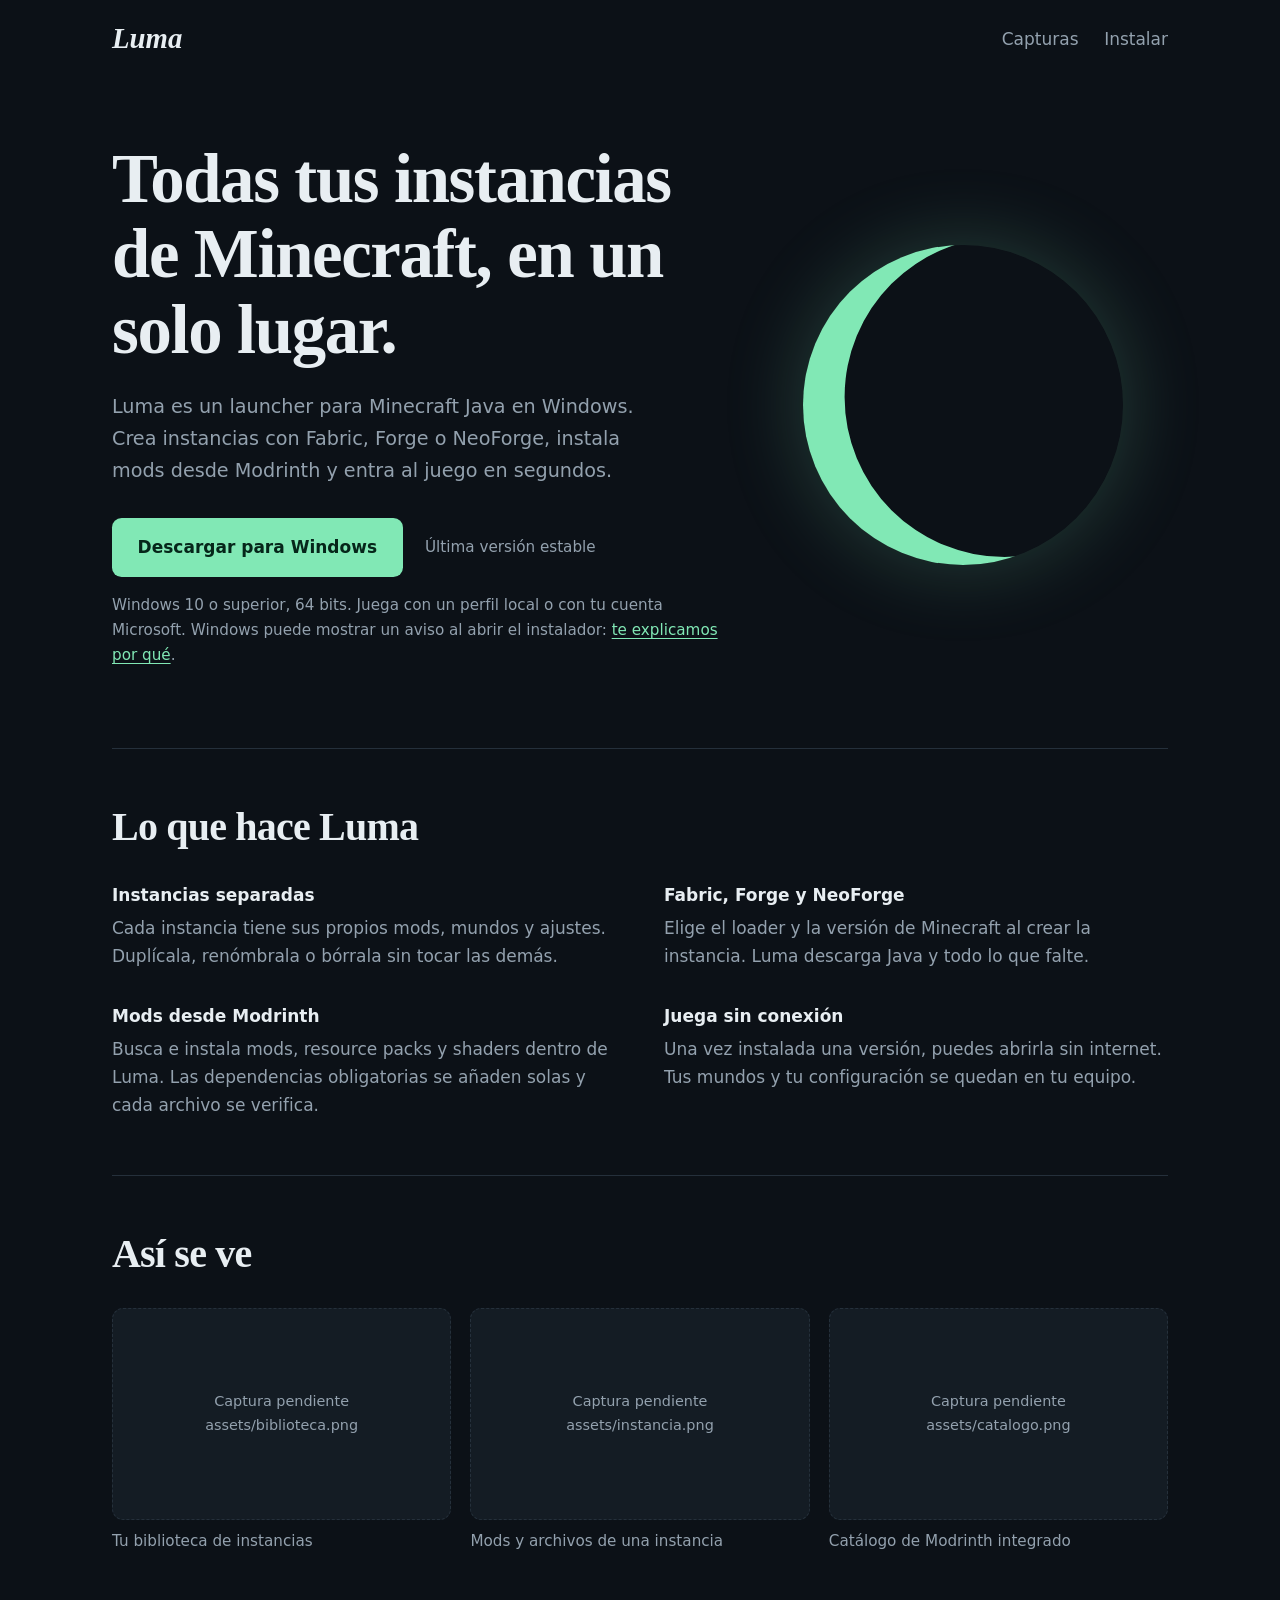
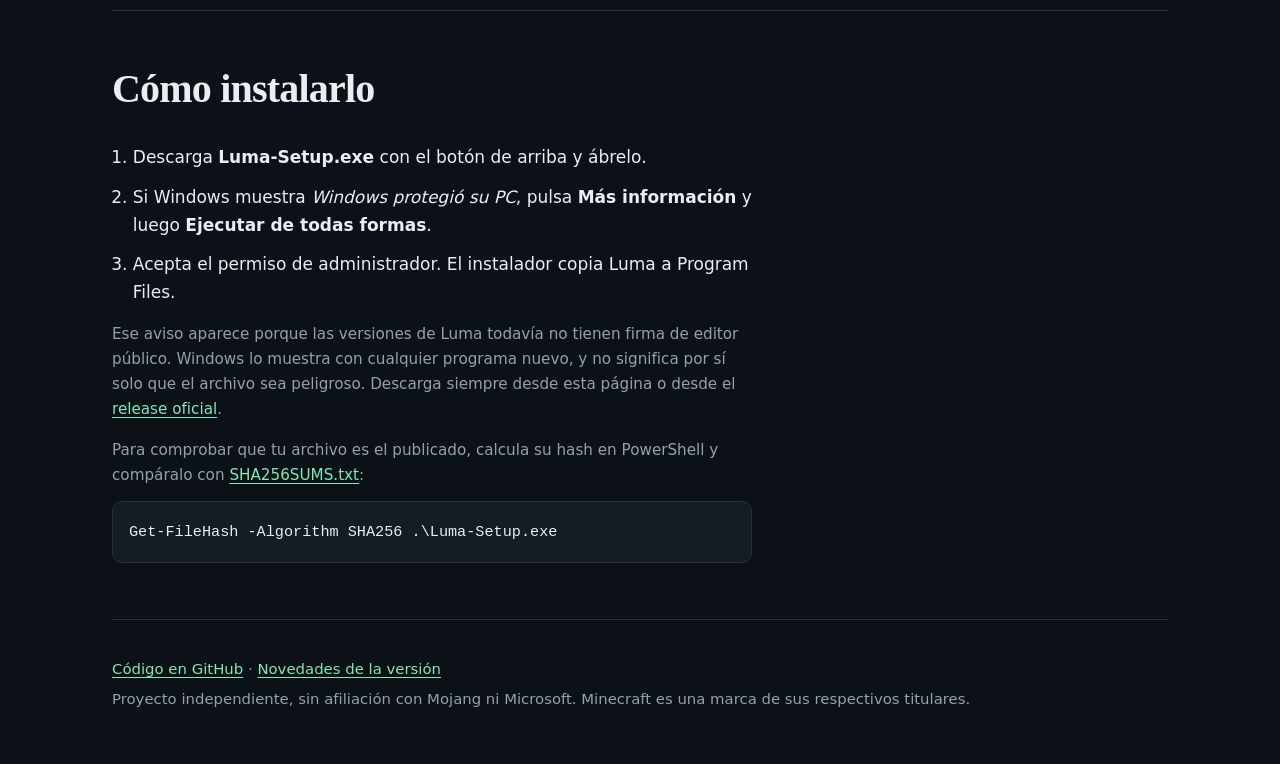
==== index.html @ f927c6c8 "Add files via upload" ====
<!doctype html>
<html lang="es">
<head>
<meta charset="utf-8">
<meta name="viewport" content="width=device-width, initial-scale=1">
<title>Luma · Launcher de Minecraft Java para Windows</title>
<meta name="description" content="Luma crea y organiza tus instancias de Minecraft Java con Fabric, Forge y NeoForge, e instala mods desde Modrinth.">
<meta name="color-scheme" content="dark">
<link rel="icon" href="data:image/svg+xml,%3Csvg xmlns='http://www.w3.org/2000/svg' viewBox='0 0 100 100'%3E%3Ctext y='.9em' font-size='90'%3E🌙%3C/text%3E%3C/svg%3E">
<link rel="stylesheet" href="style.css">
<script src="app.js" defer></script>
</head>
<body>
<div class="wrap">
  <header>
    <a class="brand" href="#">Luma</a>
    <nav aria-label="Principal">
      <a href="#capturas">Capturas</a>
      <a href="#instalar">Instalar</a>
    </nav>
  </header>

  <main>
    <section class="hero">
      <div>
        <h1>Todas tus instancias de Minecraft, en un solo lugar.</h1>
        <p class="lead">Luma es un launcher para Minecraft Java en Windows. Crea instancias con Fabric, Forge o NeoForge, instala mods desde Modrinth y entra al juego en segundos.</p>
        <div class="cta">
          <a class="btn" id="descargar" href="https://github.com/Fernanboom34/Launcher/releases/latest/download/Luma-Setup.exe">Descargar para Windows</a>
          <span class="meta" id="version">Última versión estable</span>
        </div>
        <p class="fine">Windows 10 o superior, 64 bits. Juega con un perfil local o con tu cuenta Microsoft. Windows puede mostrar un aviso al abrir el instalador: <a href="#instalar">te explicamos por qué</a>.</p>
      </div>
      <div class="moon" role="img" aria-label="Luna creciente, el símbolo de Luma"></div>
    </section>

    <section aria-labelledby="t-funciones">
      <h2 id="t-funciones">Lo que hace Luma</h2>
      <dl>
        <div><dt>Instancias separadas</dt><dd>Cada instancia tiene sus propios mods, mundos y ajustes. Duplícala, renómbrala o bórrala sin tocar las demás.</dd></div>
        <div><dt>Fabric, Forge y NeoForge</dt><dd>Elige el loader y la versión de Minecraft al crear la instancia. Luma descarga Java y todo lo que falte.</dd></div>
        <div><dt>Mods desde Modrinth</dt><dd>Busca e instala mods, resource packs y shaders dentro de Luma. Las dependencias obligatorias se añaden solas y cada archivo se verifica.</dd></div>
        <div><dt>Juega sin conexión</dt><dd>Una vez instalada una versión, puedes abrirla sin internet. Tus mundos y tu configuración se quedan en tu equipo.</dd></div>
      </dl>
    </section>

    <section id="capturas" aria-labelledby="t-capturas">
      <h2 id="t-capturas">Así se ve</h2>
      <div class="shots">
        <figure><div class="shot"><span>Captura pendiente<br>assets/biblioteca.png</span><img src="assets/biblioteca.png" alt="Biblioteca de instancias de Luma" onerror="this.remove()"></div><figcaption>Tu biblioteca de instancias</figcaption></figure>
        <figure><div class="shot"><span>Captura pendiente<br>assets/instancia.png</span><img src="assets/instancia.png" alt="Página de una instancia con su contenido" onerror="this.remove()"></div><figcaption>Mods y archivos de una instancia</figcaption></figure>
        <figure><div class="shot"><span>Captura pendiente<br>assets/catalogo.png</span><img src="assets/catalogo.png" alt="Catálogo de Modrinth dentro de Luma" onerror="this.remove()"></div><figcaption>Catálogo de Modrinth integrado</figcaption></figure>
      </div>
    </section>

    <section id="instalar" aria-labelledby="t-instalar">
      <h2 id="t-instalar">Cómo instalarlo</h2>
      <ol>
        <li>Descarga <strong>Luma-Setup.exe</strong> con el botón de arriba y ábrelo.</li>
        <li>Si Windows muestra <em>Windows protegió su PC</em>, pulsa <strong>Más información</strong> y luego <strong>Ejecutar de todas formas</strong>.</li>
        <li>Acepta el permiso de administrador. El instalador copia Luma a Program Files.</li>
      </ol>
      <p class="fine">Ese aviso aparece porque las versiones de Luma todavía no tienen firma de editor público. Windows lo muestra con cualquier programa nuevo, y no significa por sí solo que el archivo sea peligroso. Descarga siempre desde esta página o desde el <a href="https://github.com/Fernanboom34/Launcher/releases/latest">release oficial</a>.</p>
      <p class="fine">Para comprobar que tu archivo es el publicado, calcula su hash en PowerShell y compáralo con <a href="https://github.com/Fernanboom34/Launcher/releases/latest/download/SHA256SUMS.txt">SHA256SUMS.txt</a>:</p>
      <pre><code>Get-FileHash -Algorithm SHA256 .\Luma-Setup.exe</code></pre>
    </section>
  </main>

  <footer>
    <p><a href="https://github.com/Fernanboom34/Launcher">Código en GitHub</a> · <a href="https://github.com/Fernanboom34/Launcher/releases/latest">Novedades de la versión</a></p>
    <p>Proyecto independiente, sin afiliación con Mojang ni Microsoft. Minecraft es una marca de sus respectivos titulares.</p>
  </footer>
</div>
</body>
</html>
---- style.css ----
:root{--noche:#0c1117;--panel:#141c24;--linea:#25303b;--bruma:#e8eef2;--plata:#93a1ae;--menta:#81e8b5;--tinta:#06261a;color-scheme:dark}
*{box-sizing:border-box}
html{scroll-behavior:smooth}
body{margin:0;background:var(--noche);color:var(--bruma);font:1.0625rem/1.65 system-ui,"Segoe UI",sans-serif}
a{color:var(--menta);text-underline-offset:.2em}
:focus-visible{outline:2px solid var(--menta);outline-offset:3px;border-radius:4px}
.wrap{width:min(66rem,100% - 2.5rem);margin-inline:auto}
header{display:flex;justify-content:space-between;align-items:center;padding:1.4rem 0}
.brand{font:italic 600 1.8rem Georgia,serif;color:var(--bruma);text-decoration:none}
nav{display:flex;gap:1.6rem}
nav a{color:var(--plata);text-decoration:none}
nav a:hover{color:var(--bruma)}
h1,h2{font-family:"Iowan Old Style","Palatino Linotype",Palatino,Georgia,serif;font-weight:600;letter-spacing:-.02em;line-height:1.1;margin:0}
h1{font-size:clamp(2.5rem,6vw,4.3rem)}
h2{font-size:clamp(1.8rem,4vw,2.5rem);margin-bottom:2rem}
.hero{display:grid;grid-template-columns:1.2fr .8fr;align-items:center;gap:2rem;padding:4rem 0 5rem}
.lead{max-width:34rem;color:var(--plata);font-size:1.2rem;margin:1.4rem 0 2rem}
.cta{display:flex;flex-wrap:wrap;align-items:center;gap:1rem 1.4rem}
.btn{background:var(--menta);color:var(--tinta);font-weight:700;padding:.95rem 1.6rem;border-radius:.6rem;text-decoration:none;transition:transform .15s}
.btn:hover{transform:translateY(-2px)}
.meta{color:var(--plata);font-size:.95rem}
.fine{color:var(--plata);font-size:.95rem;margin:1rem 0 0;max-width:40rem}
.moon{justify-self:center;width:min(20rem,70vw);aspect-ratio:1;border-radius:50%;box-shadow:inset 2.6rem -.5rem 0 0 var(--menta),0 0 5rem rgba(129,232,181,.22);animation:sube 1.4s cubic-bezier(.2,.7,.2,1) both}
@keyframes sube{from{opacity:0;transform:translateY(2.5rem)}}
section{padding:3.5rem 0;border-top:1px solid var(--linea)}
section.hero{border-top:0}
dl{display:grid;grid-template-columns:repeat(2,1fr);gap:2rem 3rem;margin:0}
dt{font-weight:650;margin-bottom:.3rem}
dd{margin:0;color:var(--plata)}
.shots{display:grid;grid-template-columns:repeat(auto-fit,minmax(15rem,1fr));gap:1.2rem}
figure{margin:0}
.shot{position:relative;aspect-ratio:16/10;background:var(--panel);border:1px dashed var(--linea);border-radius:.7rem;overflow:hidden;display:grid;place-items:center;color:var(--plata);font-size:.9rem;text-align:center;padding:1rem}
.shot img{position:absolute;inset:0;width:100%;height:100%;object-fit:cover}
figcaption{color:var(--plata);font-size:.95rem;margin-top:.6rem}
ol{padding-left:1.3rem;max-width:40rem;margin:0}
li{margin-bottom:.7rem}
pre{background:var(--panel);border:1px solid var(--linea);border-radius:.6rem;padding:1rem;overflow-x:auto;max-width:40rem;margin:.8rem 0 0}
code{font-family:ui-monospace,Consolas,monospace;font-size:.95rem}
footer{border-top:1px solid var(--linea);padding:2rem 0 3rem;color:var(--plata);font-size:.93rem}
footer p{margin:.3rem 0}
@media (max-width:760px){.hero{grid-template-columns:1fr;padding-top:1.5rem}.moon{order:-1;width:10rem;justify-self:start}dl{grid-template-columns:1fr}}
@media (prefers-reduced-motion:reduce){.moon{animation:none}.btn{transition:none}html{scroll-behavior:auto}}
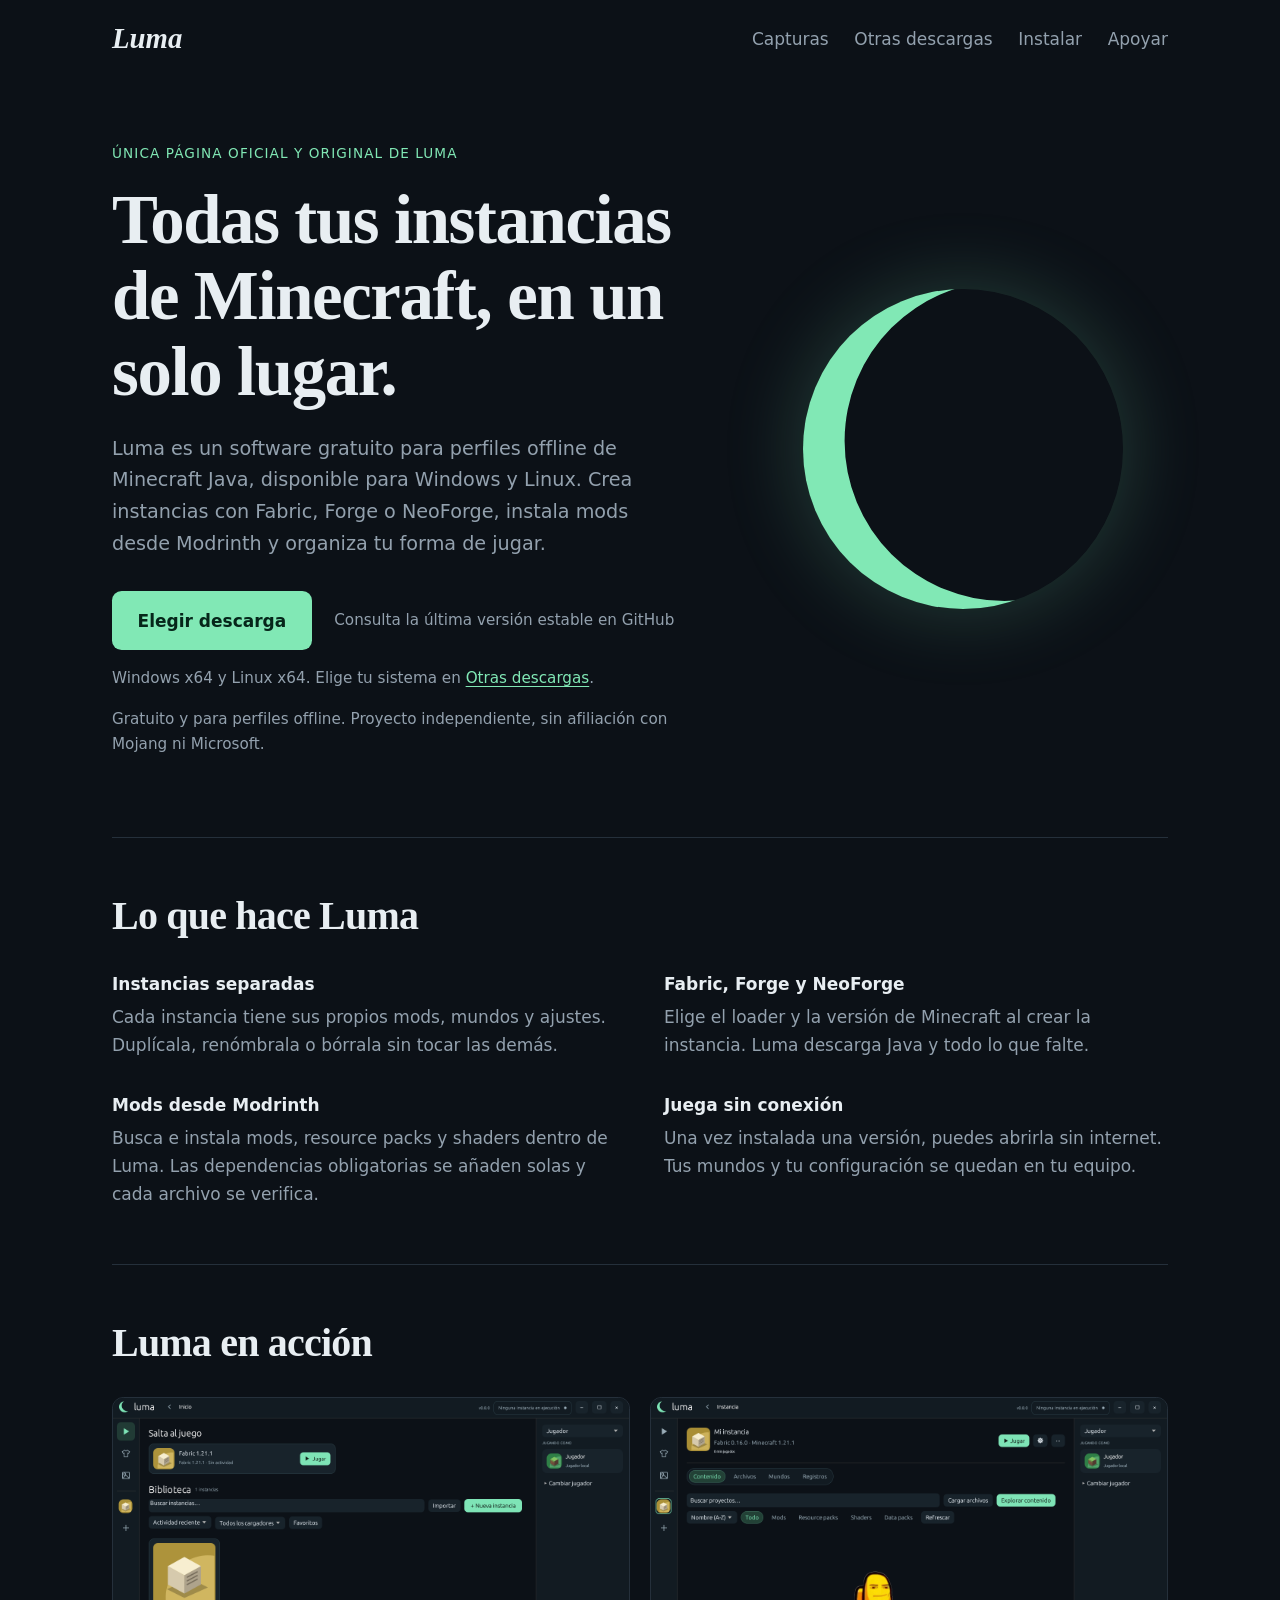
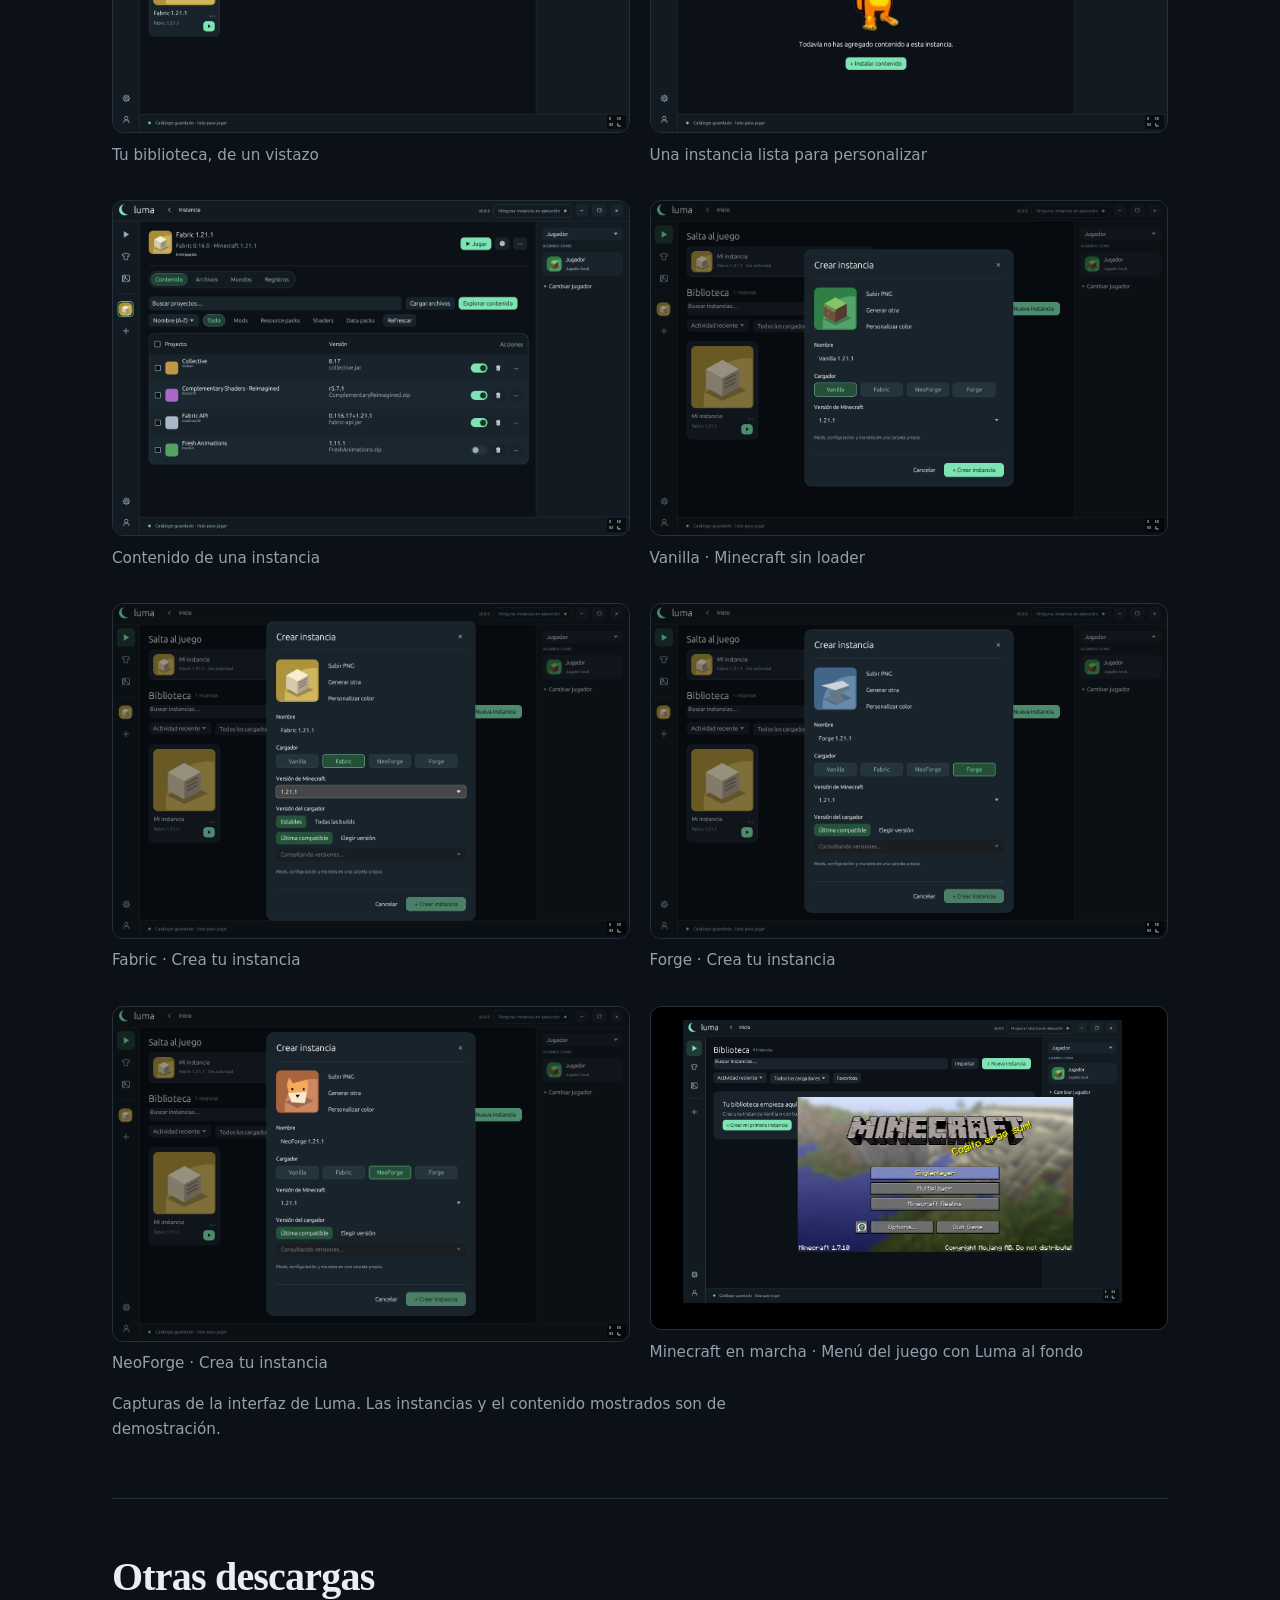
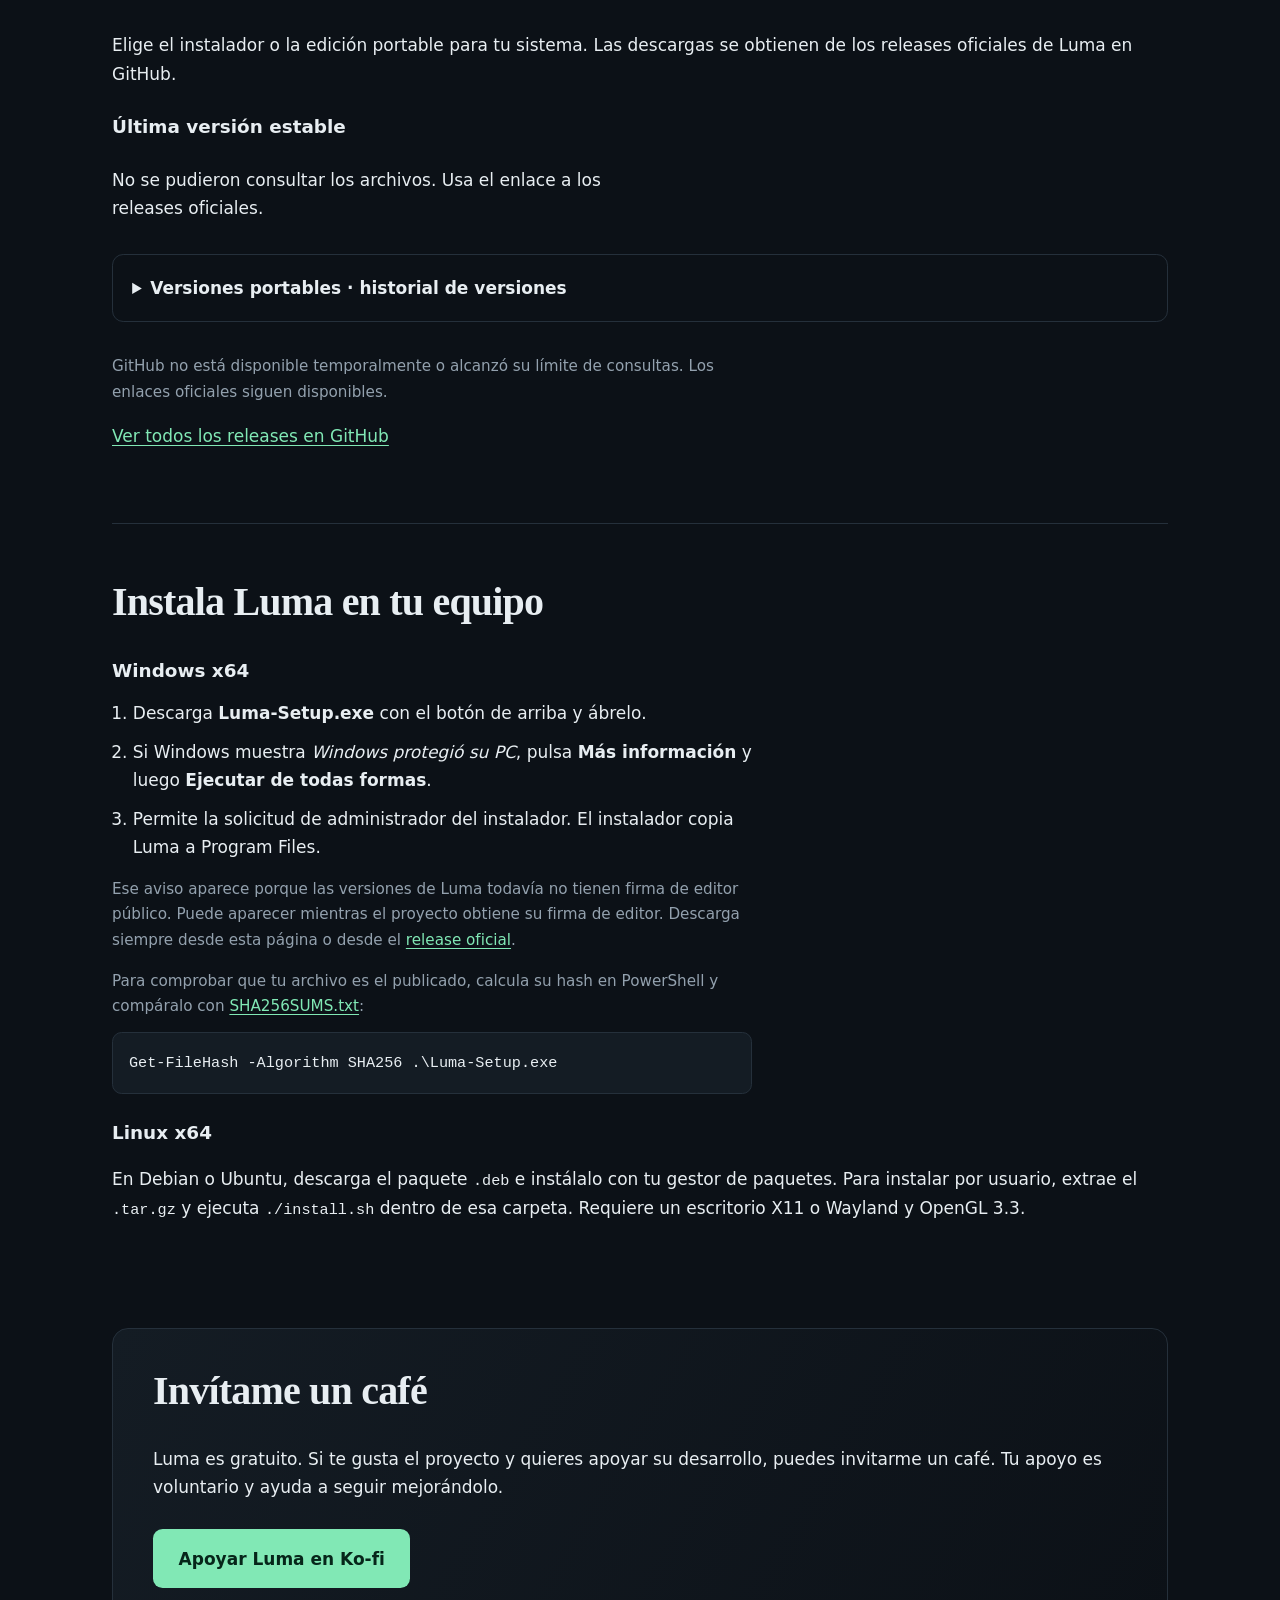
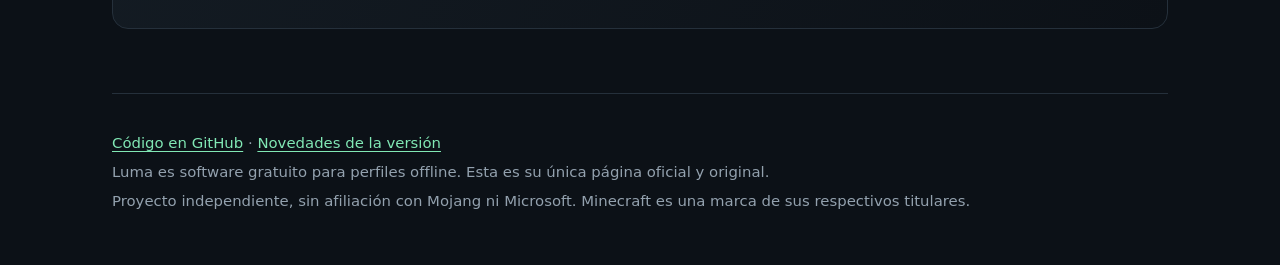
==== commit 135433d5: "Complete official website downloads, gallery and Ko-fi support" ====
--- a/index.html
+++ b/index.html
@@ -3,9 +3,10 @@
 <head>
 <meta charset="utf-8">
 <meta name="viewport" content="width=device-width, initial-scale=1">
-<title>Luma · Launcher de Minecraft Java para Windows</title>
-<meta name="description" content="Luma crea y organiza tus instancias de Minecraft Java con Fabric, Forge y NeoForge, e instala mods desde Modrinth.">
+<title>Luma · Launcher gratuito para perfiles offline</title>
+<meta name="description" content="Página oficial y original de Luma: launcher gratuito para perfiles offline de Minecraft Java en Windows y Linux. Proyecto independiente, sin afiliación con Mojang ni Microsoft.">
 <meta name="color-scheme" content="dark">
+<link rel="canonical" href="https://fernanboom34.github.io/">
 <link rel="icon" href="data:image/svg+xml,%3Csvg xmlns='http://www.w3.org/2000/svg' viewBox='0 0 100 100'%3E%3Ctext y='.9em' font-size='90'%3E🌙%3C/text%3E%3C/svg%3E">
 <link rel="stylesheet" href="style.css">
 <script src="app.js" defer></script>
@@ -16,20 +17,24 @@
     <a class="brand" href="#">Luma</a>
     <nav aria-label="Principal">
       <a href="#capturas">Capturas</a>
+      <a href="#descargas">Otras descargas</a>
       <a href="#instalar">Instalar</a>
+      <a href="#apoyar">Apoyar</a>
     </nav>
   </header>
 
   <main>
     <section class="hero">
       <div>
+        <p class="eyebrow">Única página oficial y original de Luma</p>
         <h1>Todas tus instancias de Minecraft, en un solo lugar.</h1>
-        <p class="lead">Luma es un launcher para Minecraft Java en Windows. Crea instancias con Fabric, Forge o NeoForge, instala mods desde Modrinth y entra al juego en segundos.</p>
+        <p class="lead">Luma es un software gratuito para perfiles offline de Minecraft Java, disponible para Windows y Linux. Crea instancias con Fabric, Forge o NeoForge, instala mods desde Modrinth y organiza tu forma de jugar.</p>
         <div class="cta">
-          <a class="btn" id="descargar" href="https://github.com/Fernanboom34/Launcher/releases/latest/download/Luma-Setup.exe">Descargar para Windows</a>
+          <a class="btn" id="descargar" href="https://github.com/Fernanboom34/Launcher/releases/latest">Elegir descarga</a>
           <span class="meta" id="version">Última versión estable</span>
         </div>
-        <p class="fine">Windows 10 o superior, 64 bits. Juega con un perfil local o con tu cuenta Microsoft. Windows puede mostrar un aviso al abrir el instalador: <a href="#instalar">te explicamos por qué</a>.</p>
+        <p class="fine" id="compatibilidad">Windows x64 y Linux x64. Elige tu sistema en <a href="#descargas">Otras descargas</a>.</p>
+        <p class="fine">Gratuito y para perfiles offline. Proyecto independiente, sin afiliación con Mojang ni Microsoft.</p>
       </div>
       <div class="moon" role="img" aria-label="Luna creciente, el símbolo de Luma"></div>
     </section>
@@ -45,29 +50,58 @@
     </section>
 
     <section id="capturas" aria-labelledby="t-capturas">
-      <h2 id="t-capturas">Así se ve</h2>
+      <h2 id="t-capturas">Luma en acción</h2>
       <div class="shots">
-        <figure><div class="shot"><span>Captura pendiente<br>assets/biblioteca.png</span><img src="assets/biblioteca.png" alt="Biblioteca de instancias de Luma" onerror="this.remove()"></div><figcaption>Tu biblioteca de instancias</figcaption></figure>
-        <figure><div class="shot"><span>Captura pendiente<br>assets/instancia.png</span><img src="assets/instancia.png" alt="Página de una instancia con su contenido" onerror="this.remove()"></div><figcaption>Mods y archivos de una instancia</figcaption></figure>
-        <figure><div class="shot"><span>Captura pendiente<br>assets/catalogo.png</span><img src="assets/catalogo.png" alt="Catálogo de Modrinth dentro de Luma" onerror="this.remove()"></div><figcaption>Catálogo de Modrinth integrado</figcaption></figure>
+        <figure><a href="assets/inicio.png"><img loading="lazy" src="assets/inicio.png" alt="Página de inicio de Luma" width="1360" height="880"></a><figcaption>Tu biblioteca, de un vistazo</figcaption></figure>
+        <figure><a href="assets/vacia.png"><img loading="lazy" src="assets/vacia.png" alt="Instancia vacía de Luma" width="1360" height="880"></a><figcaption>Una instancia lista para personalizar</figcaption></figure>
+        <figure><a href="assets/mods.png"><img loading="lazy" src="assets/mods.png" alt="Instancia de Luma con unos pocos mods de ejemplo" width="1360" height="880"></a><figcaption>Contenido de una instancia</figcaption></figure>
+        <figure><a href="assets/crear-vanilla.png"><img loading="lazy" src="assets/crear-vanilla.png" alt="Creación de una instancia Vanilla" width="1360" height="880"></a><figcaption>Vanilla · Minecraft sin loader</figcaption></figure>
+        <figure><a href="assets/crear-fabric.png"><img loading="lazy" src="assets/crear-fabric.png" alt="Creación de una instancia Fabric" width="1360" height="880"></a><figcaption>Fabric · Crea tu instancia</figcaption></figure>
+        <figure><a href="assets/crear-forge.png"><img loading="lazy" src="assets/crear-forge.png" alt="Creación de una instancia Forge" width="1360" height="880"></a><figcaption>Forge · Crea tu instancia</figcaption></figure>
+        <figure><a href="assets/crear-neoforge.png"><img loading="lazy" src="assets/crear-neoforge.png" alt="Creación de una instancia NeoForge" width="1360" height="880"></a><figcaption>NeoForge · Crea tu instancia</figcaption></figure>
+        <figure><a href="assets/jugando.png"><img loading="lazy" src="assets/jugando.png" alt="Menú principal real de Minecraft 1.7.10 con Luma visible al fondo" width="1600" height="1000"></a><figcaption>Minecraft en marcha · Menú del juego con Luma al fondo</figcaption></figure>
       </div>
+      <p class="fine">Capturas de la interfaz de Luma. Las instancias y el contenido mostrados son de demostración.</p>
+    </section>
+
+    <section id="descargas" aria-labelledby="t-descargas">
+      <h2 id="t-descargas">Otras descargas</h2>
+      <p>Elige el instalador o la edición portable para tu sistema. Las descargas se obtienen de los releases oficiales de Luma en GitHub.</p>
+      <h3>Última versión estable</h3>
+      <div id="descargas-estables" class="download-grid" aria-live="polite"><p>Cargando archivos…</p></div>
+      <details><summary>Versiones portables · historial de versiones</summary>
+        <label class="preview-toggle"><input type="checkbox" id="incluir-previas"> Mostrar también versiones preliminares</label>
+        <div id="historial" aria-live="polite"><p>Cargando versiones…</p></div>
+      </details>
+      <p id="estado-descargas" class="fine" role="status"></p>
+      <p><a href="https://github.com/Fernanboom34/Launcher/releases">Ver todos los releases en GitHub</a></p>
+      <noscript>Activa JavaScript para detectar tu sistema y ver los archivos aquí, o elige una versión en GitHub.</noscript>
     </section>
 
     <section id="instalar" aria-labelledby="t-instalar">
-      <h2 id="t-instalar">Cómo instalarlo</h2>
+      <h2 id="t-instalar">Instala Luma en tu equipo</h2>
+      <h3>Windows x64</h3>
       <ol>
         <li>Descarga <strong>Luma-Setup.exe</strong> con el botón de arriba y ábrelo.</li>
         <li>Si Windows muestra <em>Windows protegió su PC</em>, pulsa <strong>Más información</strong> y luego <strong>Ejecutar de todas formas</strong>.</li>
-        <li>Acepta el permiso de administrador. El instalador copia Luma a Program Files.</li>
+        <li>Permite la solicitud de administrador del instalador. El instalador copia Luma a Program Files.</li>
       </ol>
-      <p class="fine">Ese aviso aparece porque las versiones de Luma todavía no tienen firma de editor público. Windows lo muestra con cualquier programa nuevo, y no significa por sí solo que el archivo sea peligroso. Descarga siempre desde esta página o desde el <a href="https://github.com/Fernanboom34/Launcher/releases/latest">release oficial</a>.</p>
+      <p class="fine">Ese aviso aparece porque las versiones de Luma todavía no tienen firma de editor público. Puede aparecer mientras el proyecto obtiene su firma de editor. Descarga siempre desde esta página o desde el <a href="https://github.com/Fernanboom34/Launcher/releases/latest">release oficial</a>.</p>
       <p class="fine">Para comprobar que tu archivo es el publicado, calcula su hash en PowerShell y compáralo con <a href="https://github.com/Fernanboom34/Launcher/releases/latest/download/SHA256SUMS.txt">SHA256SUMS.txt</a>:</p>
       <pre><code>Get-FileHash -Algorithm SHA256 .\Luma-Setup.exe</code></pre>
+      <h3>Linux x64</h3>
+      <p>En Debian o Ubuntu, descarga el paquete <code>.deb</code> e instálalo con tu gestor de paquetes. Para instalar por usuario, extrae el <code>.tar.gz</code> y ejecuta <code>./install.sh</code> dentro de esa carpeta. Requiere un escritorio X11 o Wayland y OpenGL 3.3.</p>
+    </section>
+    <section id="apoyar" class="support" aria-labelledby="t-apoyar">
+      <h2 id="t-apoyar">Invítame un café</h2>
+      <p>Luma es gratuito. Si te gusta el proyecto y quieres apoyar su desarrollo, puedes invitarme un café. Tu apoyo es voluntario y ayuda a seguir mejorándolo.</p>
+      <a class="btn" href="https://ko-fi.com/fernanboom34">Apoyar Luma en Ko-fi</a>
     </section>
   </main>
 
   <footer>
     <p><a href="https://github.com/Fernanboom34/Launcher">Código en GitHub</a> · <a href="https://github.com/Fernanboom34/Launcher/releases/latest">Novedades de la versión</a></p>
+    <p>Luma es software gratuito para perfiles offline. Esta es su única página oficial y original.</p>
     <p>Proyecto independiente, sin afiliación con Mojang ni Microsoft. Minecraft es una marca de sus respectivos titulares.</p>
   </footer>
 </div>
--- a/style.css
+++ b/style.css
@@ -40,3 +40,19 @@
 footer p{margin:.3rem 0}
 @media (max-width:760px){.hero{grid-template-columns:1fr;padding-top:1.5rem}.moon{order:-1;width:10rem;justify-self:start}dl{grid-template-columns:1fr}}
 @media (prefers-reduced-motion:reduce){.moon{animation:none}.btn{transition:none}html{scroll-behavior:auto}}
+.eyebrow{color:var(--menta);font-size:.85rem;letter-spacing:.08em;text-transform:uppercase;margin:0 0 1.2rem}
+nav{flex-wrap:wrap;justify-content:flex-end}
+.shots{grid-template-columns:repeat(2,minmax(0,1fr));gap:2rem 1.2rem}
+.shots img{display:block;width:100%;height:auto;border:1px solid var(--linea);border-radius:.7rem;transition:transform .2s}
+.shots a:hover img{transform:translateY(-3px)}
+.download-grid{display:grid;grid-template-columns:repeat(2,minmax(0,1fr));gap:.8rem;margin:1.5rem 0}
+.download-link{display:inline-block;padding:.8rem 1rem;background:var(--panel);border:1px solid var(--linea);border-radius:.5rem;text-decoration:none;margin:.25rem .5rem .25rem 0}
+.download-link:hover{border-color:var(--menta)}
+details{border:1px solid var(--linea);border-radius:.7rem;padding:1.2rem;margin:2rem 0}
+summary{cursor:pointer;font-weight:650}
+.preview-toggle{display:block;margin:1.5rem 0;color:var(--plata)}
+#historial article{border-top:1px solid var(--linea);padding:1rem 0}
+h3{font-size:1.15rem;margin:1.5rem 0 .8rem}
+.support{background:linear-gradient(120deg,var(--panel),var(--noche));border:1px solid var(--linea);border-radius:1rem;padding:2.5rem;margin:2rem 0 4rem}
+.support .btn{display:inline-block;margin-top:.7rem}
+@media(max-width:600px){header{gap:1rem;align-items:start}nav{gap:.7rem;font-size:.9rem}.shots,.download-grid{grid-template-columns:1fr}.support{padding:1.5rem}}
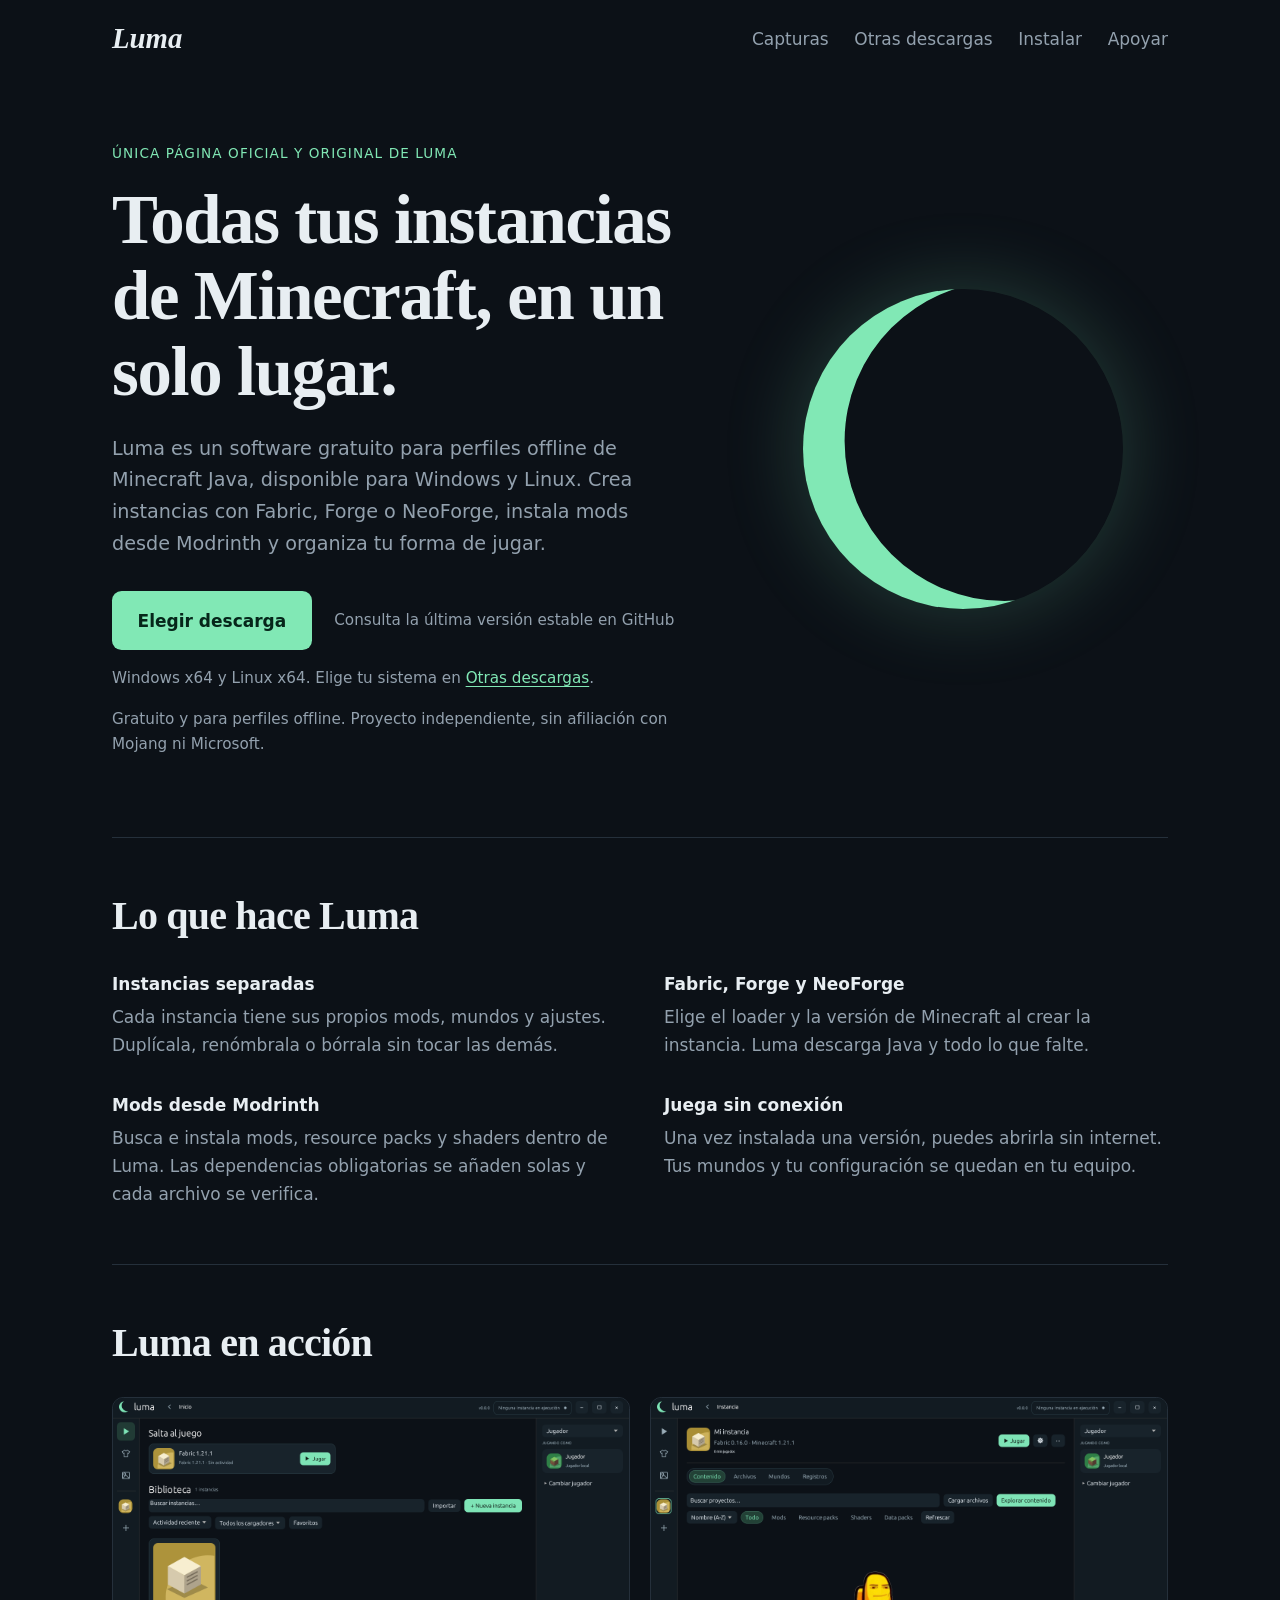
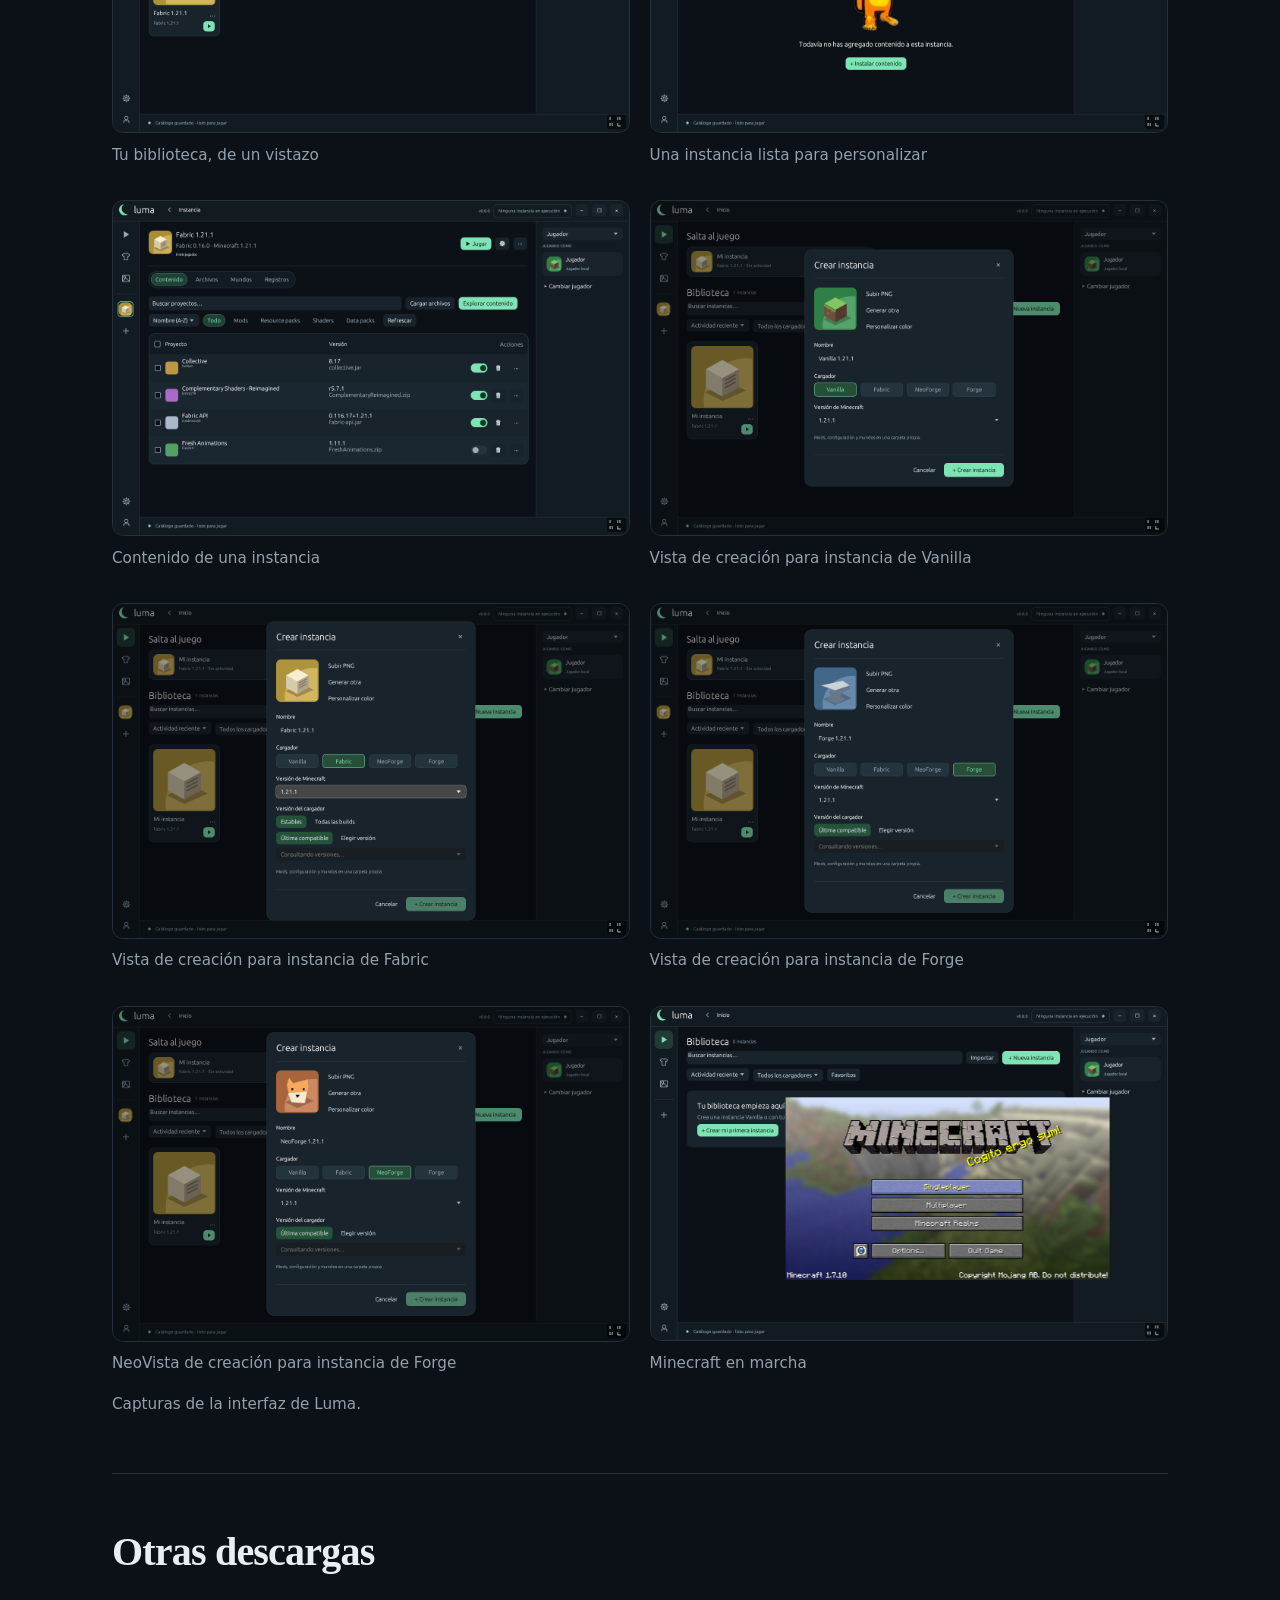
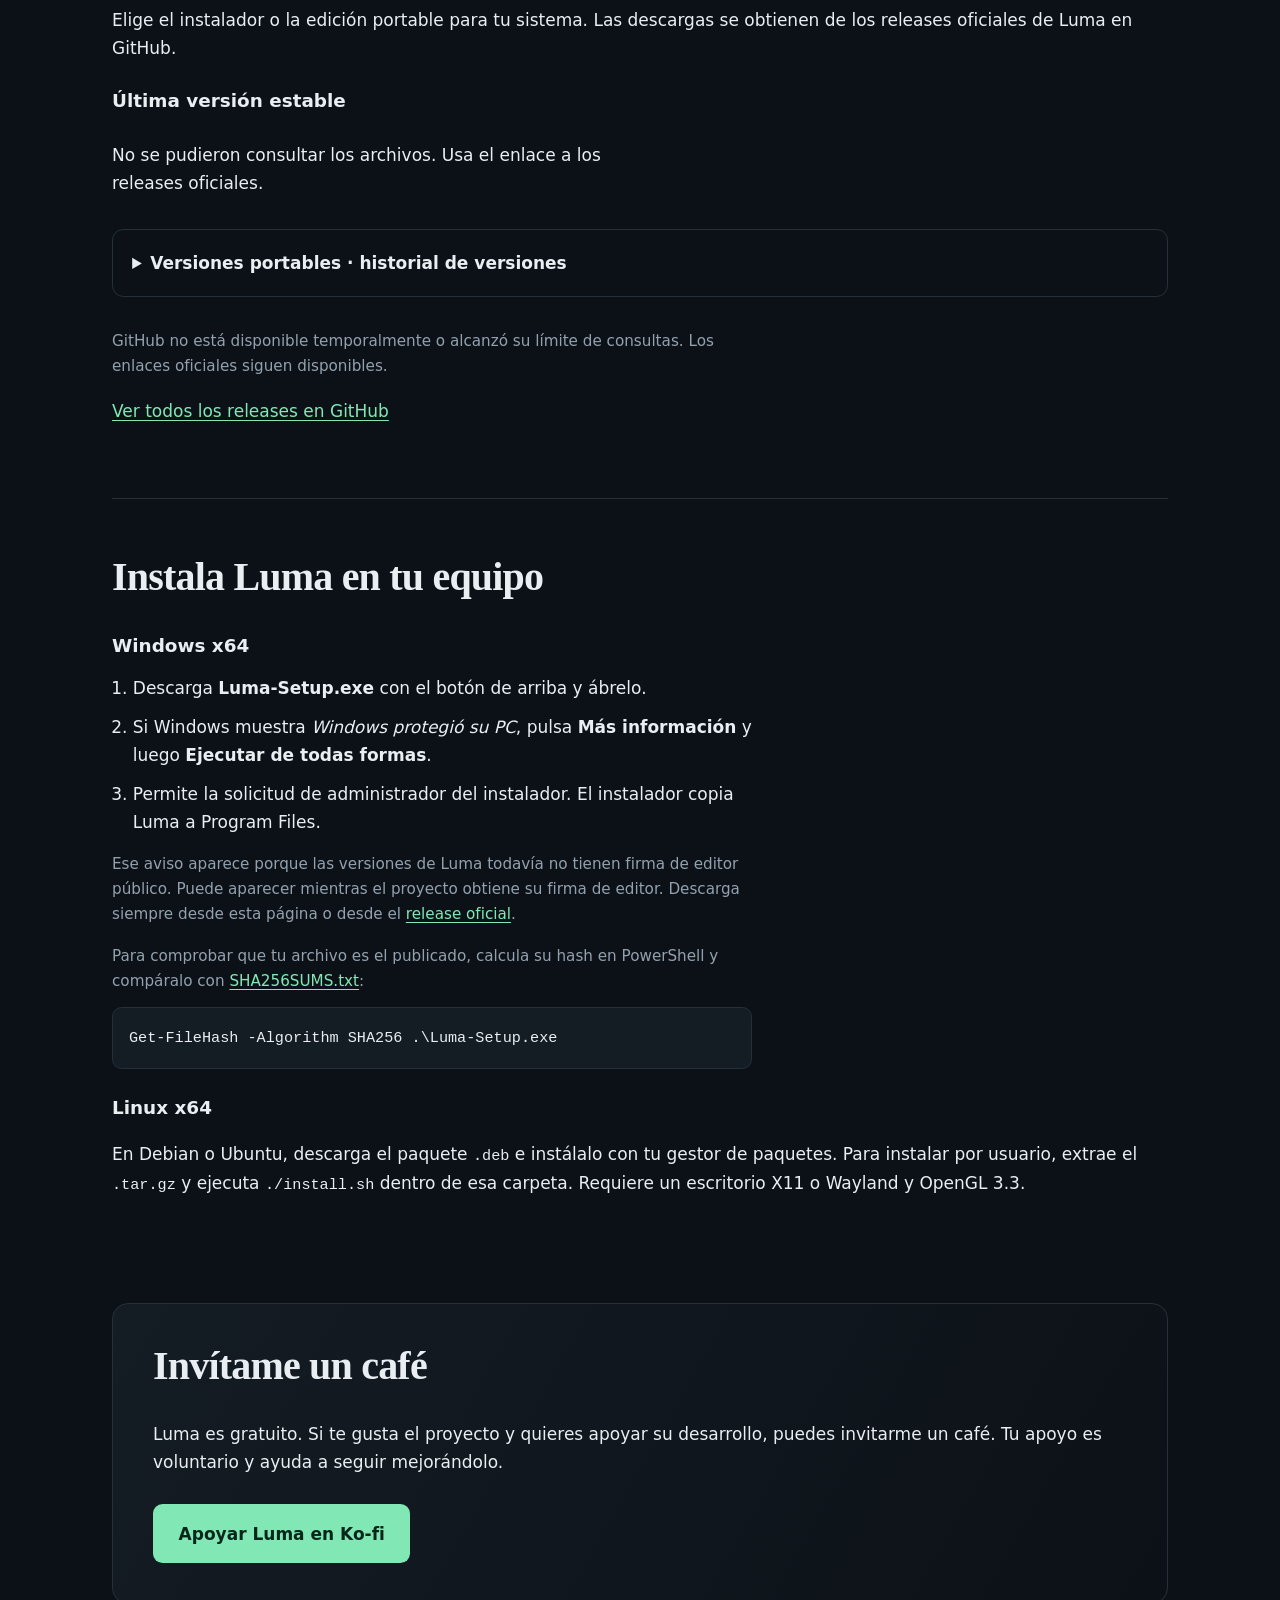
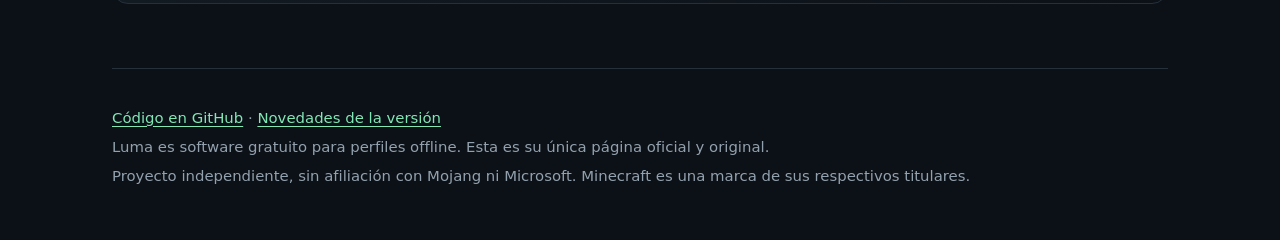
==== commit 3765f986: "Refine gallery captions and frame gameplay screenshot" ====
--- a/index.html
+++ b/index.html
@@ -55,13 +55,13 @@
         <figure><a href="assets/inicio.png"><img loading="lazy" src="assets/inicio.png" alt="Página de inicio de Luma" width="1360" height="880"></a><figcaption>Tu biblioteca, de un vistazo</figcaption></figure>
         <figure><a href="assets/vacia.png"><img loading="lazy" src="assets/vacia.png" alt="Instancia vacía de Luma" width="1360" height="880"></a><figcaption>Una instancia lista para personalizar</figcaption></figure>
         <figure><a href="assets/mods.png"><img loading="lazy" src="assets/mods.png" alt="Instancia de Luma con unos pocos mods de ejemplo" width="1360" height="880"></a><figcaption>Contenido de una instancia</figcaption></figure>
-        <figure><a href="assets/crear-vanilla.png"><img loading="lazy" src="assets/crear-vanilla.png" alt="Creación de una instancia Vanilla" width="1360" height="880"></a><figcaption>Vanilla · Minecraft sin loader</figcaption></figure>
-        <figure><a href="assets/crear-fabric.png"><img loading="lazy" src="assets/crear-fabric.png" alt="Creación de una instancia Fabric" width="1360" height="880"></a><figcaption>Fabric · Crea tu instancia</figcaption></figure>
-        <figure><a href="assets/crear-forge.png"><img loading="lazy" src="assets/crear-forge.png" alt="Creación de una instancia Forge" width="1360" height="880"></a><figcaption>Forge · Crea tu instancia</figcaption></figure>
-        <figure><a href="assets/crear-neoforge.png"><img loading="lazy" src="assets/crear-neoforge.png" alt="Creación de una instancia NeoForge" width="1360" height="880"></a><figcaption>NeoForge · Crea tu instancia</figcaption></figure>
-        <figure><a href="assets/jugando.png"><img loading="lazy" src="assets/jugando.png" alt="Menú principal real de Minecraft 1.7.10 con Luma visible al fondo" width="1600" height="1000"></a><figcaption>Minecraft en marcha · Menú del juego con Luma al fondo</figcaption></figure>
+        <figure><a href="assets/crear-vanilla.png"><img loading="lazy" src="assets/crear-vanilla.png" alt="Creación de una instancia Vanilla" width="1360" height="880"></a><figcaption>Vista de creación para instancia de Vanilla</figcaption></figure>
+        <figure><a href="assets/crear-fabric.png"><img loading="lazy" src="assets/crear-fabric.png" alt="Creación de una instancia Fabric" width="1360" height="880"></a><figcaption>Vista de creación para instancia de Fabric</figcaption></figure>
+        <figure><a href="assets/crear-forge.png"><img loading="lazy" src="assets/crear-forge.png" alt="Creación de una instancia Forge" width="1360" height="880"></a><figcaption>Vista de creación para instancia de Forge</figcaption></figure>
+        <figure><a href="assets/crear-neoforge.png"><img loading="lazy" src="assets/crear-neoforge.png" alt="Creación de una instancia NeoForge" width="1360" height="880"></a><figcaption>NeoVista de creación para instancia de Forge</figcaption></figure>
+        <figure><a class="game-capture" href="assets/jugando.png"><img loading="lazy" src="assets/jugando.png" alt="Menú principal real de Minecraft 1.7.10 con Luma visible al fondo" width="1600" height="1000"></a><figcaption>Minecraft en marcha</figcaption></figure>
       </div>
-      <p class="fine">Capturas de la interfaz de Luma. Las instancias y el contenido mostrados son de demostración.</p>
+      <p class="fine">Capturas de la interfaz de Luma.</p>
     </section>
 
     <section id="descargas" aria-labelledby="t-descargas">
--- a/style.css
+++ b/style.css
@@ -56,3 +56,8 @@
 .support{background:linear-gradient(120deg,var(--panel),var(--noche));border:1px solid var(--linea);border-radius:1rem;padding:2.5rem;margin:2rem 0 4rem}
 .support .btn{display:inline-block;margin-top:.7rem}
 @media(max-width:600px){header{gap:1rem;align-items:start}nav{gap:.7rem;font-size:.9rem}.shots,.download-grid{grid-template-columns:1fr}.support{padding:1.5rem}}
+
+/* Encuadra las ventanas del launcher y el juego, sin los márgenes del escritorio. */
+.shots .game-capture{display:block;position:relative;aspect-ratio:1360/880;overflow:hidden;border:1px solid var(--linea);border-radius:.7rem}
+.shots .game-capture img{position:absolute;width:117.647059%;max-width:none;height:auto;left:-7.352941%;top:-4.545455%;border:0;border-radius:0;transition:none}
+.shots .game-capture:hover img{transform:none}
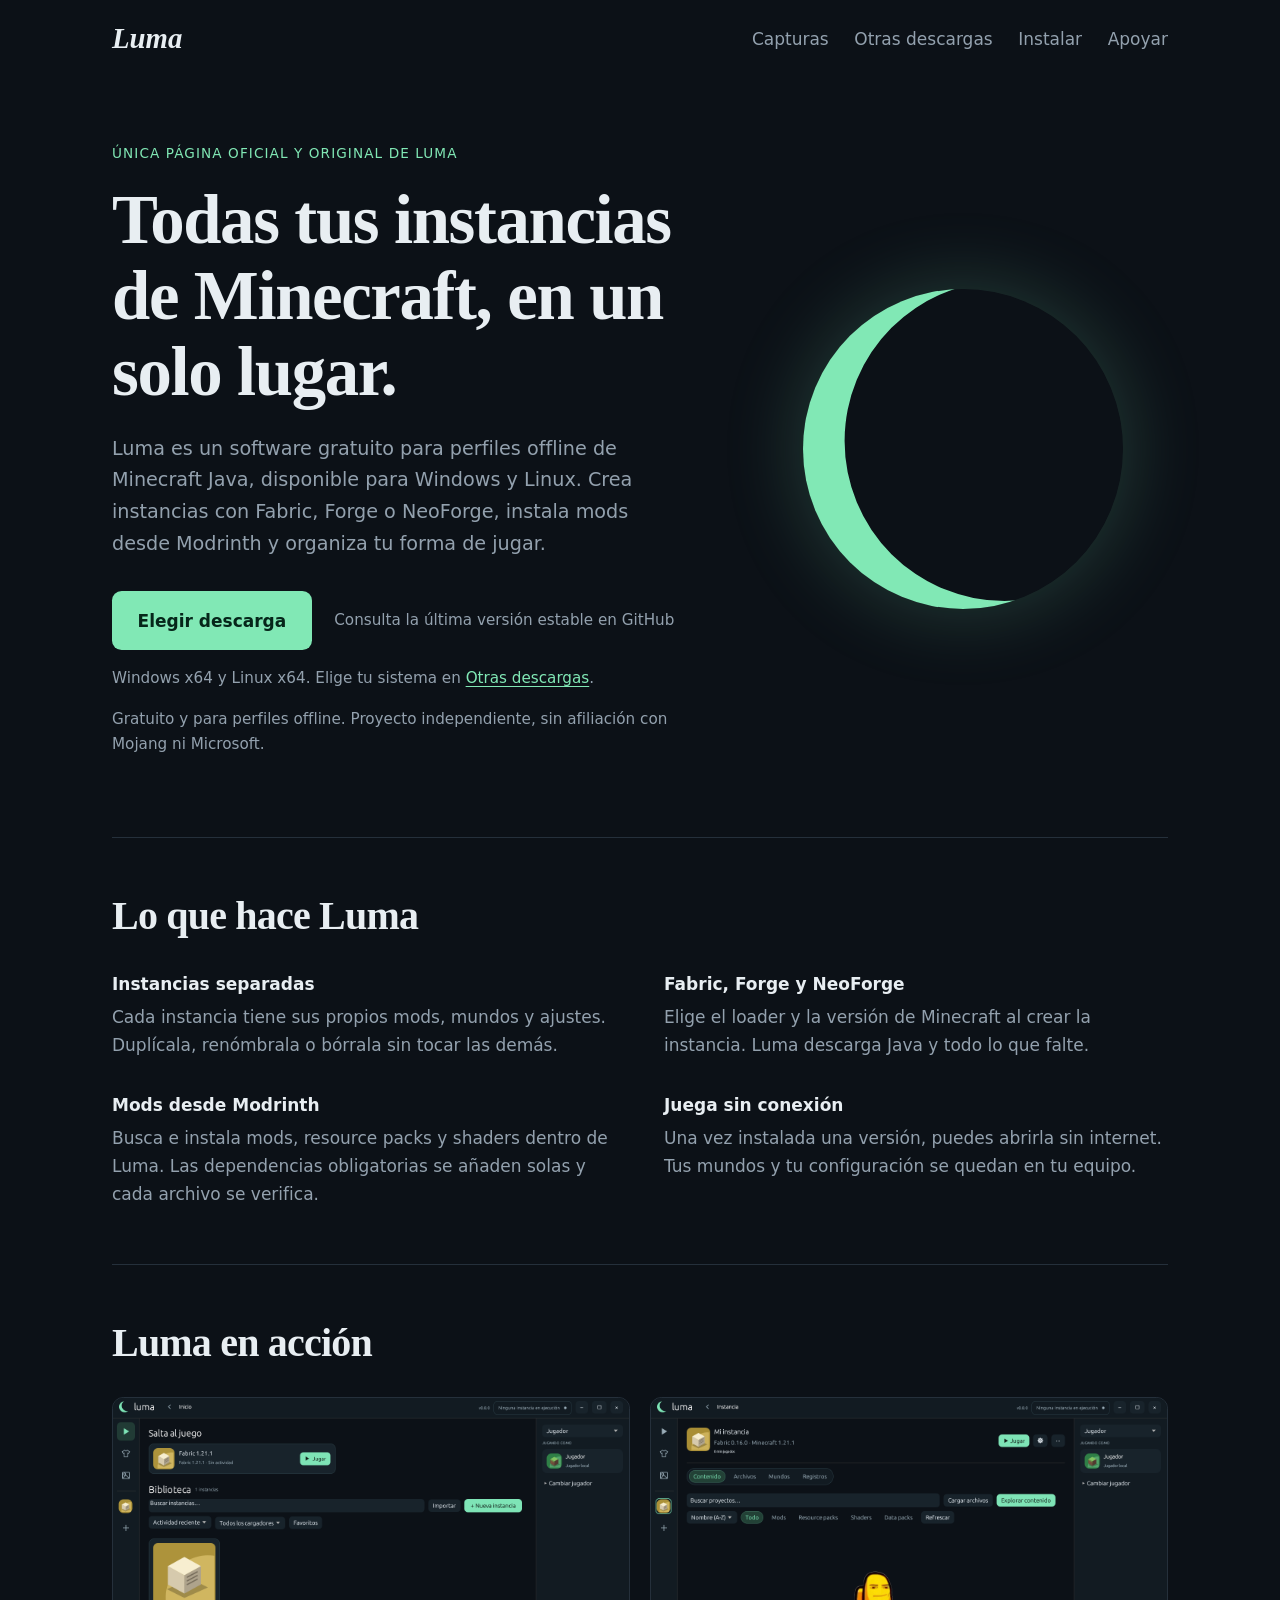
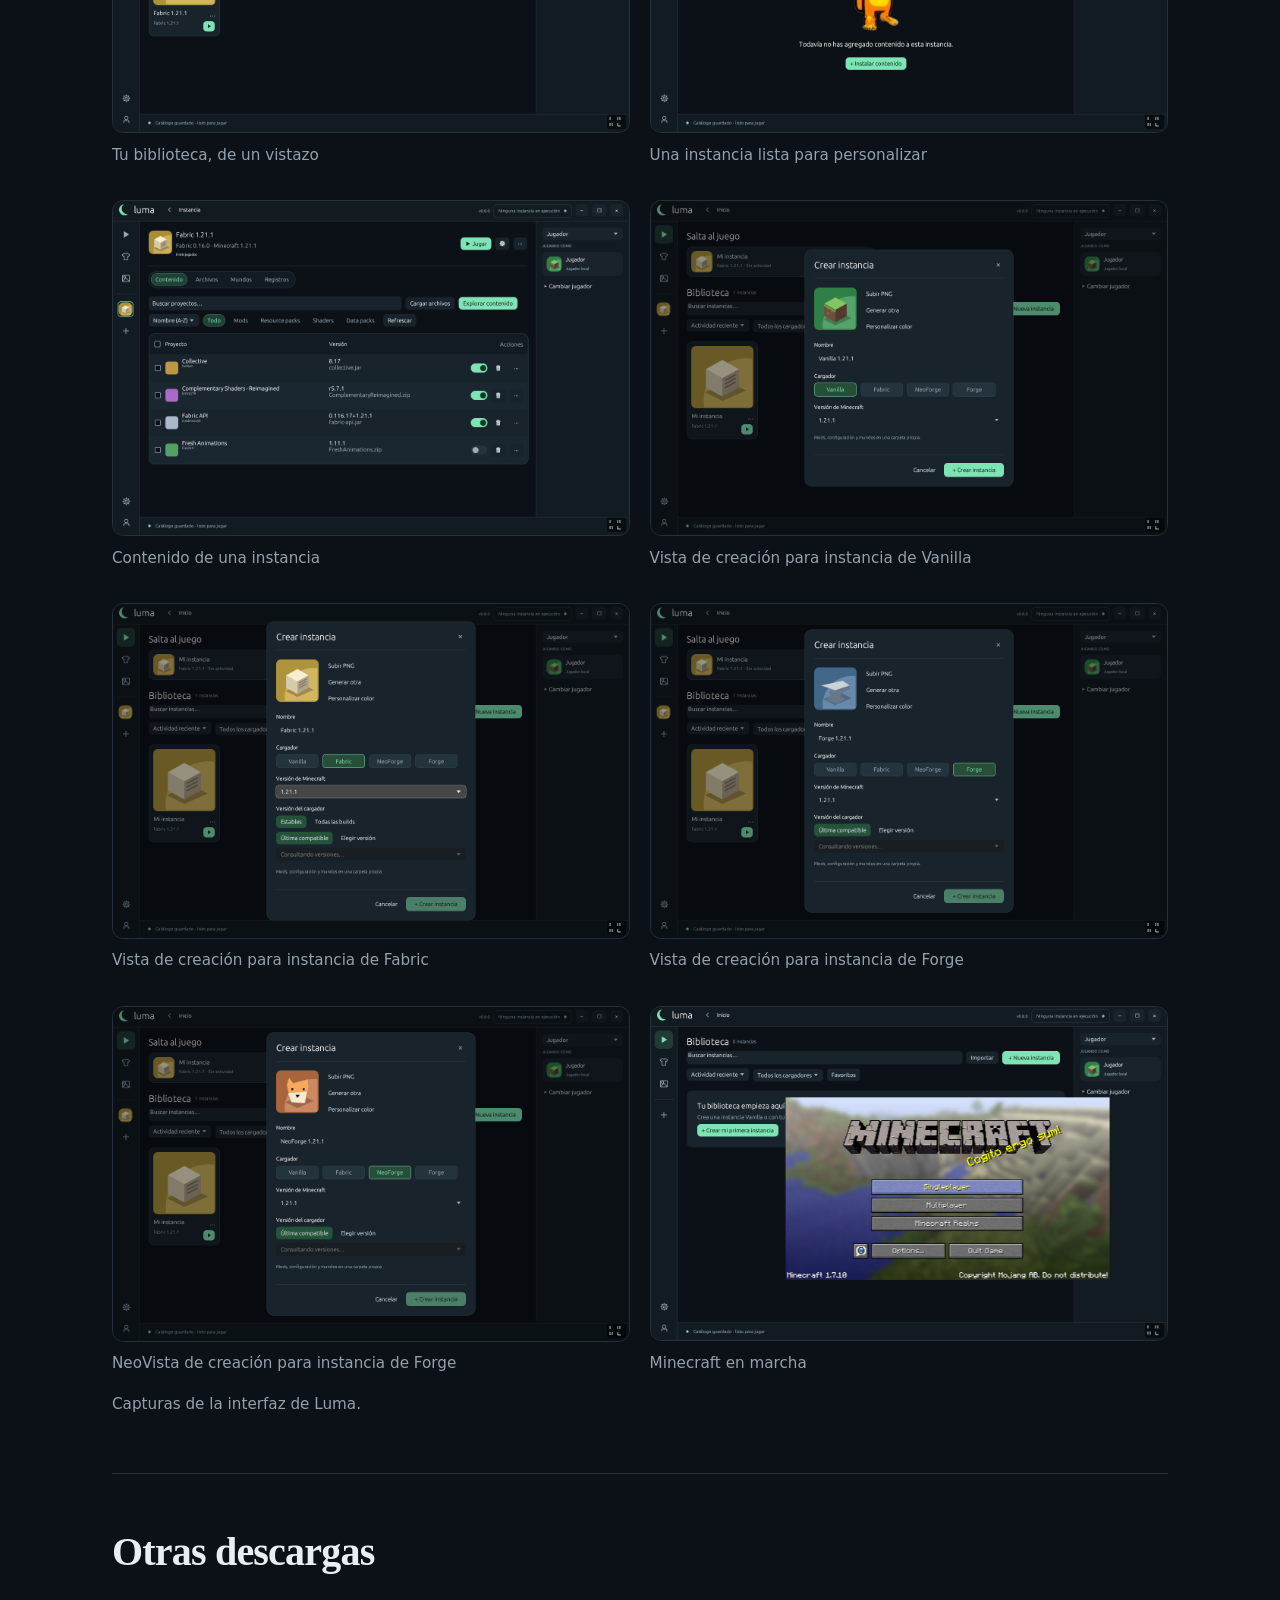
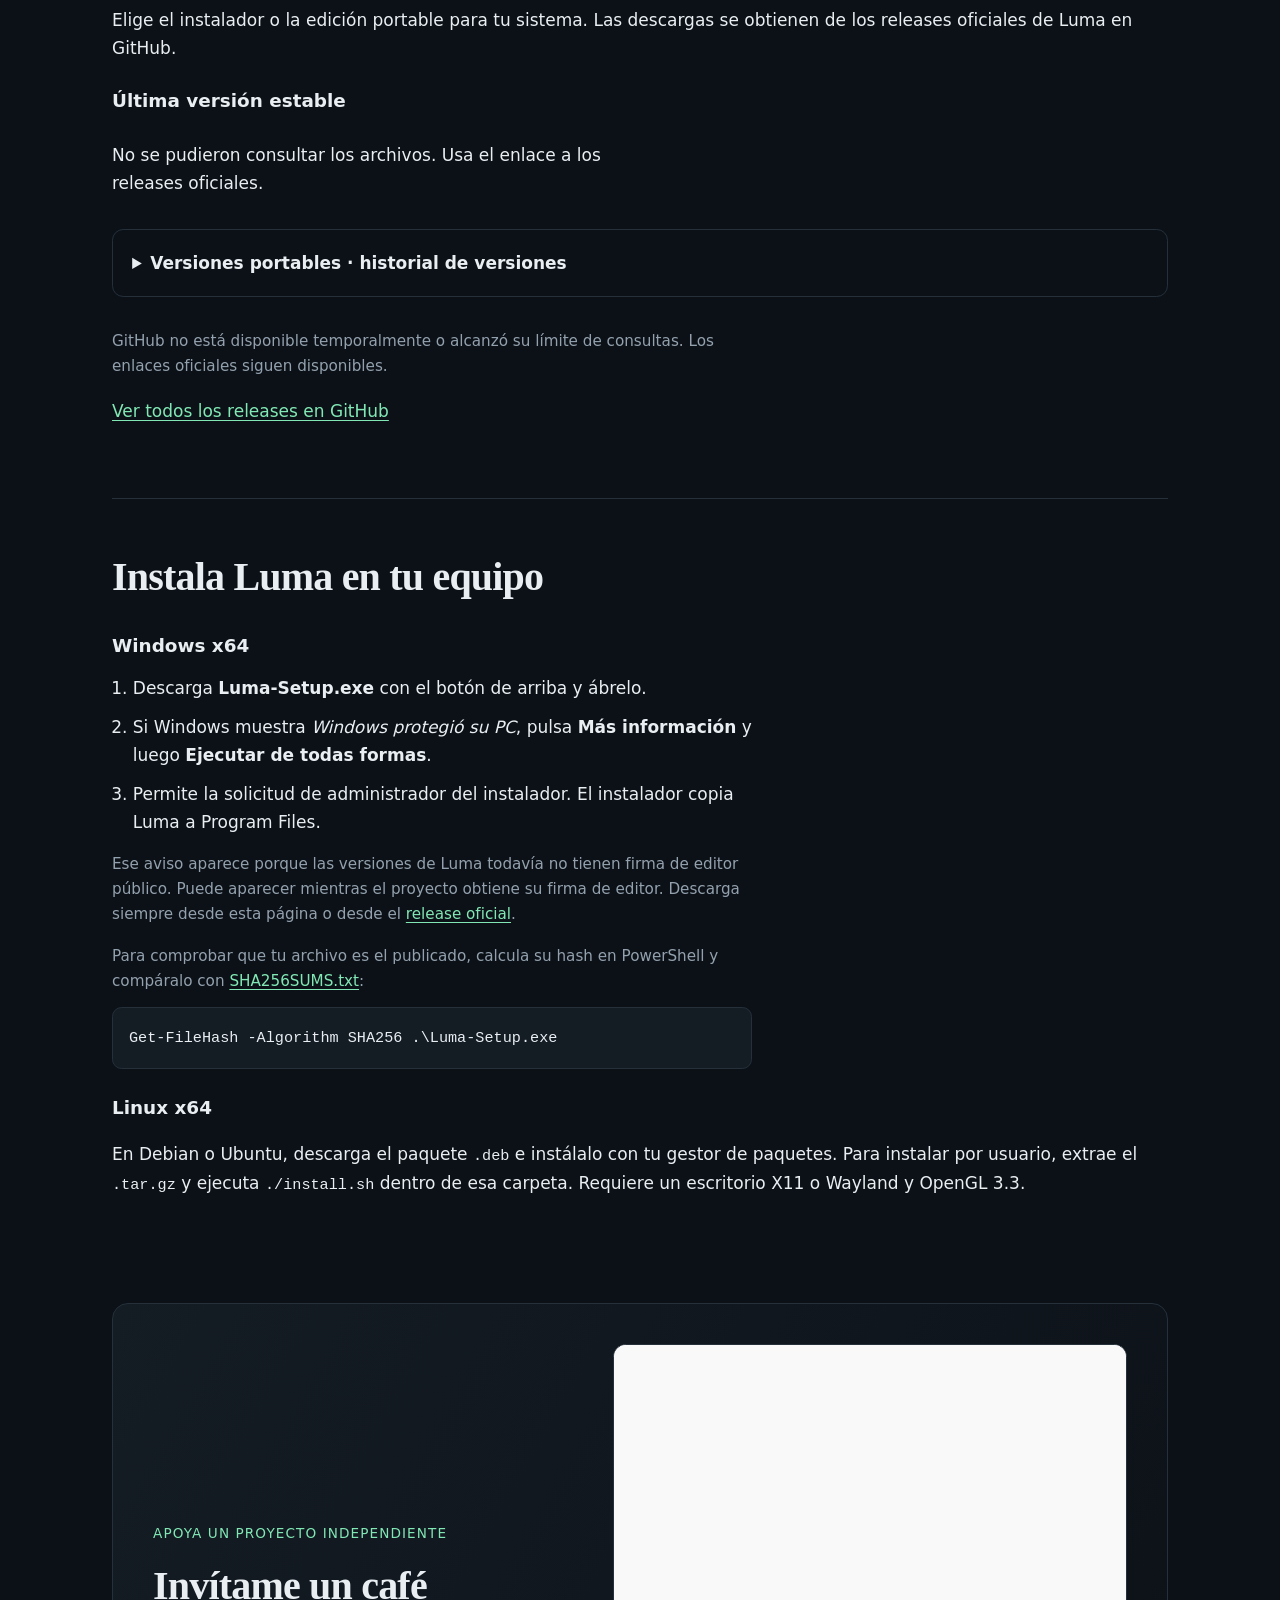
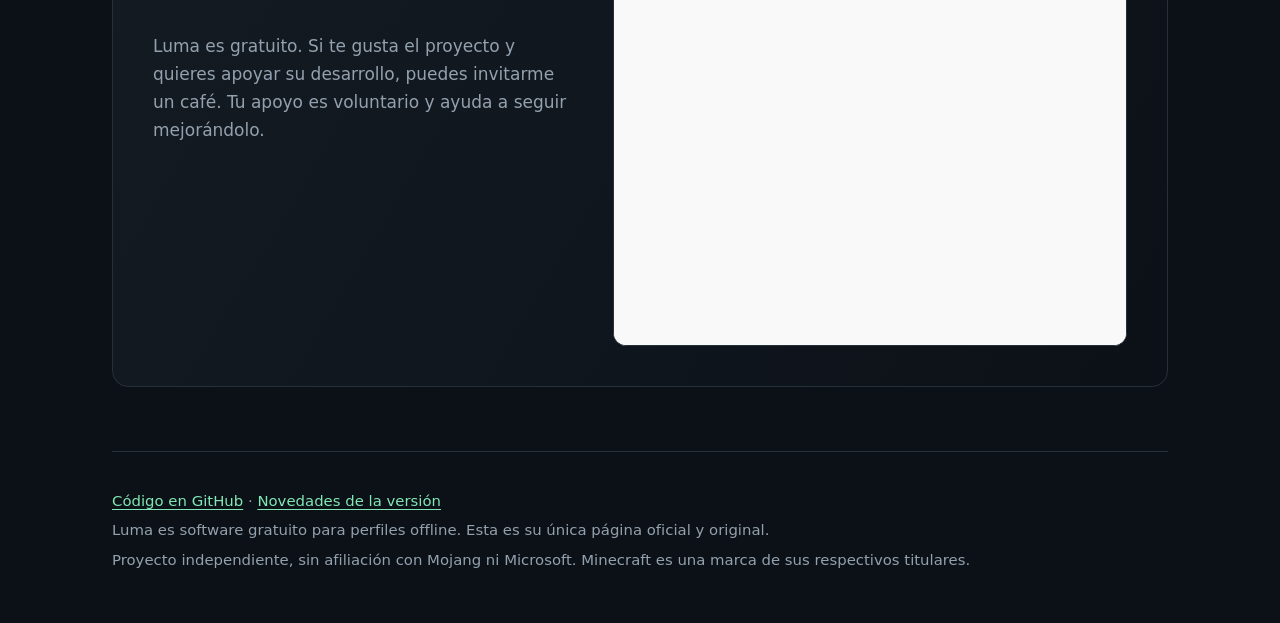
==== commit b7df9813: "Integrate Ko-fi support form and official donation button" ====
--- a/index.html
+++ b/index.html
@@ -93,9 +93,19 @@
       <p>En Debian o Ubuntu, descarga el paquete <code>.deb</code> e instálalo con tu gestor de paquetes. Para instalar por usuario, extrae el <code>.tar.gz</code> y ejecuta <code>./install.sh</code> dentro de esa carpeta. Requiere un escritorio X11 o Wayland y OpenGL 3.3.</p>
     </section>
     <section id="apoyar" class="support" aria-labelledby="t-apoyar">
-      <h2 id="t-apoyar">Invítame un café</h2>
-      <p>Luma es gratuito. Si te gusta el proyecto y quieres apoyar su desarrollo, puedes invitarme un café. Tu apoyo es voluntario y ayuda a seguir mejorándolo.</p>
-      <a class="btn" href="https://ko-fi.com/fernanboom34">Apoyar Luma en Ko-fi</a>
+      <div class="support-intro">
+        <p class="eyebrow">Apoya un proyecto independiente</p>
+        <h2 id="t-apoyar">Invítame un café</h2>
+        <p>Luma es gratuito. Si te gusta el proyecto y quieres apoyar su desarrollo, puedes invitarme un café. Tu apoyo es voluntario y ayuda a seguir mejorándolo.</p>
+        <div class="support-widget">
+          <script src="https://storage.ko-fi.com/cdn/widget/Widget_2.js"></script>
+          <script>kofiwidget2.init('Apoyar en Ko-fi', '#81e8b5', 'N4N01US8X2'); kofiwidget2.draw();</script>
+          <noscript><a class="btn" href="https://ko-fi.com/fernanboom34">Apoyar en Ko-fi</a></noscript>
+        </div>
+      </div>
+      <div class="support-embed">
+        <iframe id="kofiframe" src="https://ko-fi.com/fernanboom34/?hidefeed=true&amp;widget=true&amp;embed=true&amp;preview=true" height="600" loading="lazy" title="Apoyar el desarrollo de Luma en Ko-fi"></iframe>
+      </div>
     </section>
   </main>
 
--- a/style.css
+++ b/style.css
@@ -61,3 +61,15 @@
 .shots .game-capture{display:block;position:relative;aspect-ratio:1360/880;overflow:hidden;border:1px solid var(--linea);border-radius:.7rem}
 .shots .game-capture img{position:absolute;width:117.647059%;max-width:none;height:auto;left:-7.352941%;top:-4.545455%;border:0;border-radius:0;transition:none}
 .shots .game-capture:hover img{transform:none}
+
+.support{display:grid;grid-template-columns:minmax(0,.9fr) minmax(0,1.1fr);gap:2.5rem;align-items:center}
+.support-intro{padding-top:0}
+.support-intro h2{margin-bottom:1.5rem}
+.support-intro p:not(.eyebrow){color:var(--plata)}
+.support-embed{min-width:0;overflow:hidden;border-radius:.8rem;background:#f9f9f9;border:1px solid var(--linea)}
+.support-embed iframe{display:block;border:0;width:100%;padding:4px;background:#f9f9f9}
+.support-widget{margin-top:1.5rem}
+.support-widget .kofi-button{box-shadow:none!important;border-radius:.6rem!important}
+@media(max-width:760px){.support{grid-template-columns:minmax(0,1fr);gap:2rem;padding:1.25rem}.support-intro{padding-top:0}}
+.support-widget .kofitext{color:var(--tinta)!important;text-shadow:none}
+@media(prefers-reduced-motion:reduce){.support-widget .kofiimg{animation:none!important}}
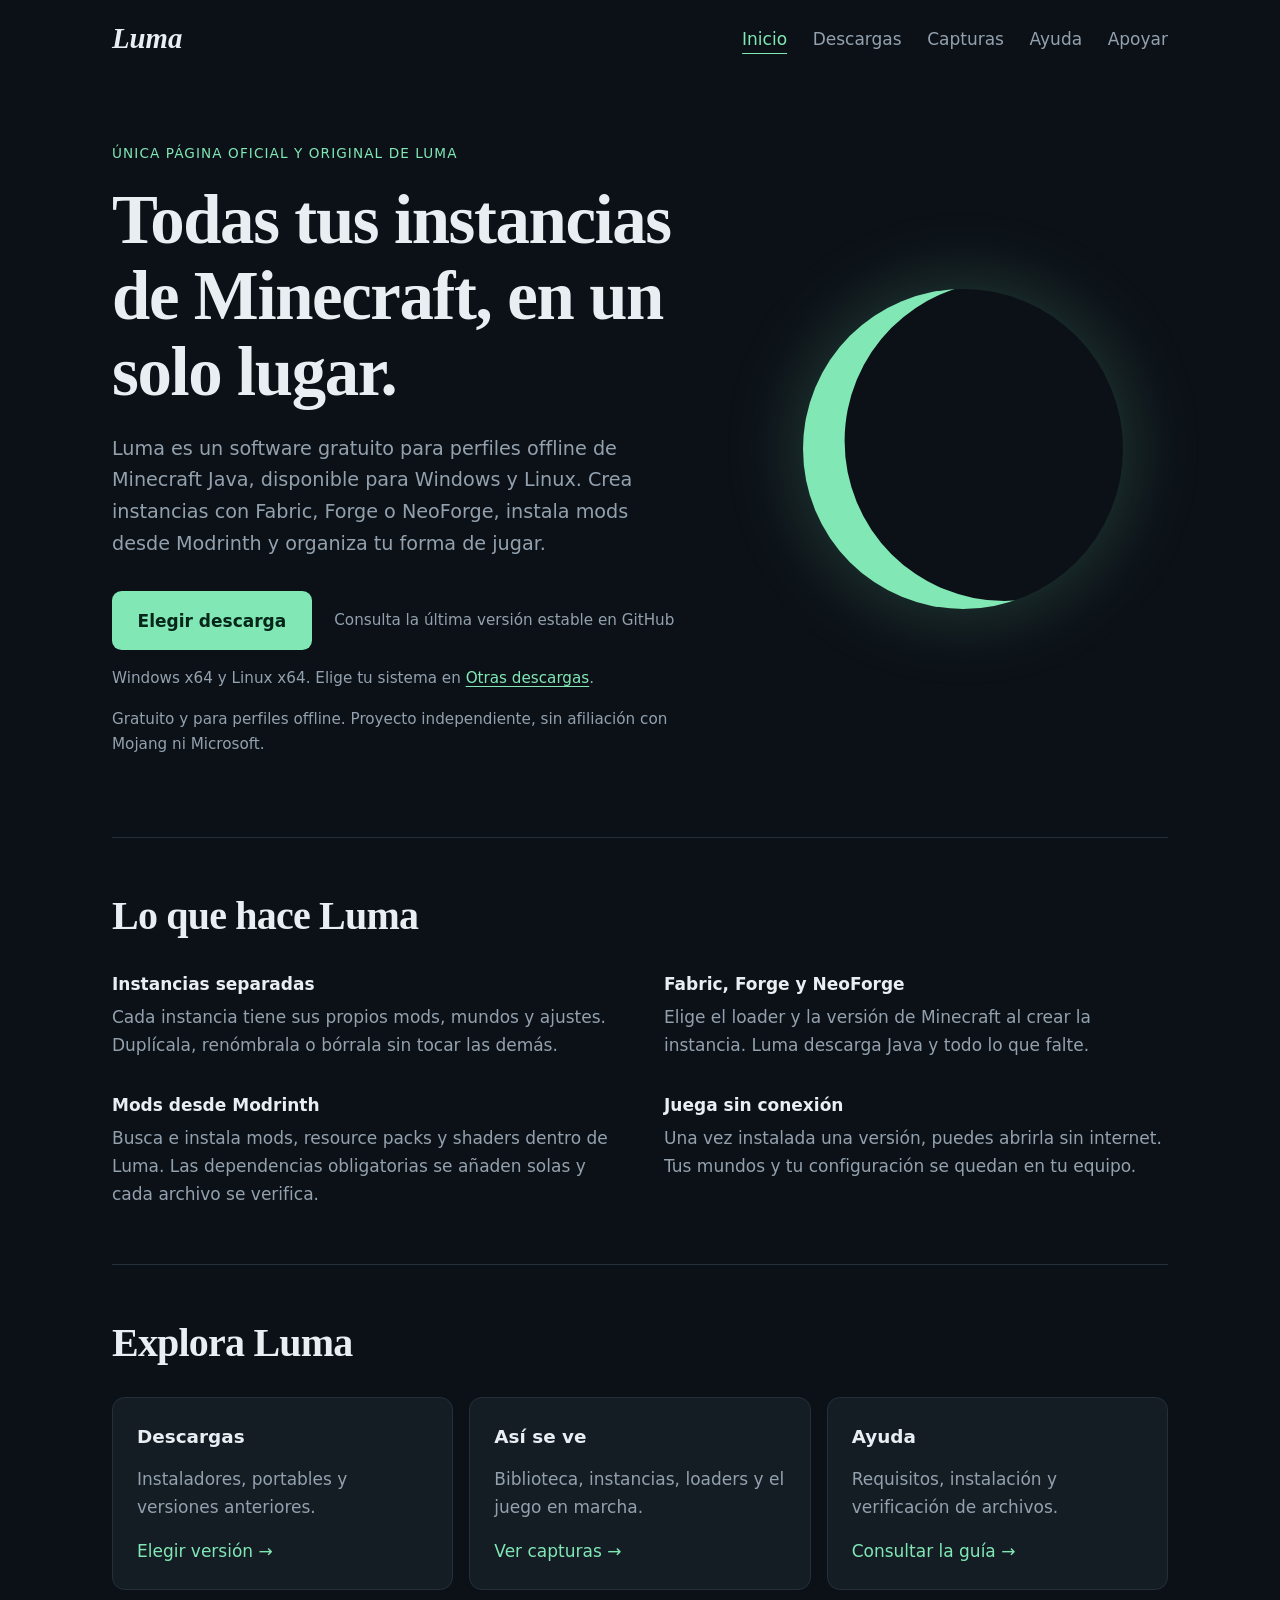
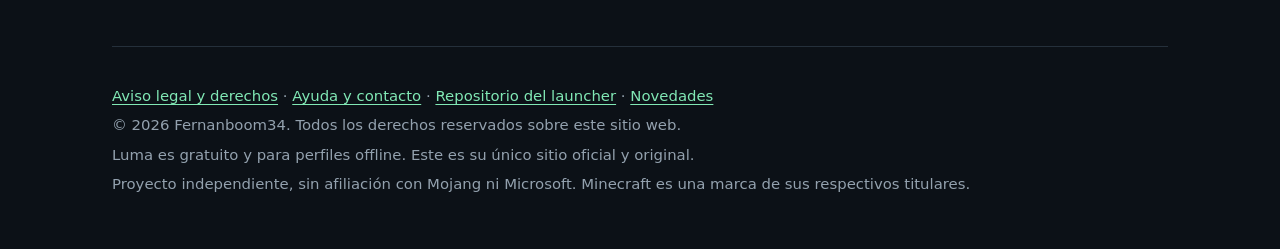
==== commit add046c3: "Organize Luma website into pages and reserve website rights" ====
--- a/index.html
+++ b/index.html
@@ -4,7 +4,7 @@
 <meta charset="utf-8">
 <meta name="viewport" content="width=device-width, initial-scale=1">
 <title>Luma · Launcher gratuito para perfiles offline</title>
-<meta name="description" content="Página oficial y original de Luma: launcher gratuito para perfiles offline de Minecraft Java en Windows y Linux. Proyecto independiente, sin afiliación con Mojang ni Microsoft.">
+<meta name="description" content="Página oficial y original de Luma: launcher gratuito para perfiles offline de Minecraft Java en Windows y Linux.">
 <meta name="color-scheme" content="dark">
 <link rel="canonical" href="https://fernanboom34.github.io/">
 <link rel="icon" href="data:image/svg+xml,%3Csvg xmlns='http://www.w3.org/2000/svg' viewBox='0 0 100 100'%3E%3Ctext y='.9em' font-size='90'%3E🌙%3C/text%3E%3C/svg%3E">
@@ -12,18 +12,19 @@
 <script src="app.js" defer></script>
 </head>
 <body>
+<a class="skip-link" href="#contenido">Saltar al contenido</a>
 <div class="wrap">
   <header>
-    <a class="brand" href="#">Luma</a>
+    <a class="brand" href="index.html" aria-label="Luma, inicio">Luma</a>
     <nav aria-label="Principal">
-      <a href="#capturas">Capturas</a>
-      <a href="#descargas">Otras descargas</a>
-      <a href="#instalar">Instalar</a>
-      <a href="#apoyar">Apoyar</a>
+      <a href="index.html" aria-current="page">Inicio</a>
+      <a href="descargas.html">Descargas</a>
+      <a href="capturas.html">Capturas</a>
+      <a href="ayuda.html">Ayuda</a>
+      <a href="apoyar.html">Apoyar</a>
     </nav>
   </header>
-
-  <main>
+  <main id="contenido">
     <section class="hero">
       <div>
         <p class="eyebrow">Única página oficial y original de Luma</p>
@@ -33,12 +34,11 @@
           <a class="btn" id="descargar" href="https://github.com/Fernanboom34/Launcher/releases/latest">Elegir descarga</a>
           <span class="meta" id="version">Última versión estable</span>
         </div>
-        <p class="fine" id="compatibilidad">Windows x64 y Linux x64. Elige tu sistema en <a href="#descargas">Otras descargas</a>.</p>
+        <p class="fine" id="compatibilidad">Windows x64 y Linux x64. Elige tu sistema en <a href="descargas.html">Otras descargas</a>.</p>
         <p class="fine">Gratuito y para perfiles offline. Proyecto independiente, sin afiliación con Mojang ni Microsoft.</p>
       </div>
       <div class="moon" role="img" aria-label="Luna creciente, el símbolo de Luma"></div>
     </section>
-
     <section aria-labelledby="t-funciones">
       <h2 id="t-funciones">Lo que hace Luma</h2>
       <dl>
@@ -48,70 +48,19 @@
         <div><dt>Juega sin conexión</dt><dd>Una vez instalada una versión, puedes abrirla sin internet. Tus mundos y tu configuración se quedan en tu equipo.</dd></div>
       </dl>
     </section>
-
-    <section id="capturas" aria-labelledby="t-capturas">
-      <h2 id="t-capturas">Luma en acción</h2>
-      <div class="shots">
-        <figure><a href="assets/inicio.png"><img loading="lazy" src="assets/inicio.png" alt="Página de inicio de Luma" width="1360" height="880"></a><figcaption>Tu biblioteca, de un vistazo</figcaption></figure>
-        <figure><a href="assets/vacia.png"><img loading="lazy" src="assets/vacia.png" alt="Instancia vacía de Luma" width="1360" height="880"></a><figcaption>Una instancia lista para personalizar</figcaption></figure>
-        <figure><a href="assets/mods.png"><img loading="lazy" src="assets/mods.png" alt="Instancia de Luma con unos pocos mods de ejemplo" width="1360" height="880"></a><figcaption>Contenido de una instancia</figcaption></figure>
-        <figure><a href="assets/crear-vanilla.png"><img loading="lazy" src="assets/crear-vanilla.png" alt="Creación de una instancia Vanilla" width="1360" height="880"></a><figcaption>Vista de creación para instancia de Vanilla</figcaption></figure>
-        <figure><a href="assets/crear-fabric.png"><img loading="lazy" src="assets/crear-fabric.png" alt="Creación de una instancia Fabric" width="1360" height="880"></a><figcaption>Vista de creación para instancia de Fabric</figcaption></figure>
-        <figure><a href="assets/crear-forge.png"><img loading="lazy" src="assets/crear-forge.png" alt="Creación de una instancia Forge" width="1360" height="880"></a><figcaption>Vista de creación para instancia de Forge</figcaption></figure>
-        <figure><a href="assets/crear-neoforge.png"><img loading="lazy" src="assets/crear-neoforge.png" alt="Creación de una instancia NeoForge" width="1360" height="880"></a><figcaption>NeoVista de creación para instancia de Forge</figcaption></figure>
-        <figure><a class="game-capture" href="assets/jugando.png"><img loading="lazy" src="assets/jugando.png" alt="Menú principal real de Minecraft 1.7.10 con Luma visible al fondo" width="1600" height="1000"></a><figcaption>Minecraft en marcha</figcaption></figure>
-      </div>
-      <p class="fine">Capturas de la interfaz de Luma.</p>
-    </section>
-
-    <section id="descargas" aria-labelledby="t-descargas">
-      <h2 id="t-descargas">Otras descargas</h2>
-      <p>Elige el instalador o la edición portable para tu sistema. Las descargas se obtienen de los releases oficiales de Luma en GitHub.</p>
-      <h3>Última versión estable</h3>
-      <div id="descargas-estables" class="download-grid" aria-live="polite"><p>Cargando archivos…</p></div>
-      <details><summary>Versiones portables · historial de versiones</summary>
-        <label class="preview-toggle"><input type="checkbox" id="incluir-previas"> Mostrar también versiones preliminares</label>
-        <div id="historial" aria-live="polite"><p>Cargando versiones…</p></div>
-      </details>
-      <p id="estado-descargas" class="fine" role="status"></p>
-      <p><a href="https://github.com/Fernanboom34/Launcher/releases">Ver todos los releases en GitHub</a></p>
-      <noscript>Activa JavaScript para detectar tu sistema y ver los archivos aquí, o elige una versión en GitHub.</noscript>
-    </section>
-
-    <section id="instalar" aria-labelledby="t-instalar">
-      <h2 id="t-instalar">Instala Luma en tu equipo</h2>
-      <h3>Windows x64</h3>
-      <ol>
-        <li>Descarga <strong>Luma-Setup.exe</strong> con el botón de arriba y ábrelo.</li>
-        <li>Si Windows muestra <em>Windows protegió su PC</em>, pulsa <strong>Más información</strong> y luego <strong>Ejecutar de todas formas</strong>.</li>
-        <li>Permite la solicitud de administrador del instalador. El instalador copia Luma a Program Files.</li>
-      </ol>
-      <p class="fine">Ese aviso aparece porque las versiones de Luma todavía no tienen firma de editor público. Puede aparecer mientras el proyecto obtiene su firma de editor. Descarga siempre desde esta página o desde el <a href="https://github.com/Fernanboom34/Launcher/releases/latest">release oficial</a>.</p>
-      <p class="fine">Para comprobar que tu archivo es el publicado, calcula su hash en PowerShell y compáralo con <a href="https://github.com/Fernanboom34/Launcher/releases/latest/download/SHA256SUMS.txt">SHA256SUMS.txt</a>:</p>
-      <pre><code>Get-FileHash -Algorithm SHA256 .\Luma-Setup.exe</code></pre>
-      <h3>Linux x64</h3>
-      <p>En Debian o Ubuntu, descarga el paquete <code>.deb</code> e instálalo con tu gestor de paquetes. Para instalar por usuario, extrae el <code>.tar.gz</code> y ejecuta <code>./install.sh</code> dentro de esa carpeta. Requiere un escritorio X11 o Wayland y OpenGL 3.3.</p>
-    </section>
-    <section id="apoyar" class="support" aria-labelledby="t-apoyar">
-      <div class="support-intro">
-        <p class="eyebrow">Apoya un proyecto independiente</p>
-        <h2 id="t-apoyar">Invítame un café</h2>
-        <p>Luma es gratuito. Si te gusta el proyecto y quieres apoyar su desarrollo, puedes invitarme un café. Tu apoyo es voluntario y ayuda a seguir mejorándolo.</p>
-        <div class="support-widget">
-          <script src="https://storage.ko-fi.com/cdn/widget/Widget_2.js"></script>
-          <script>kofiwidget2.init('Apoyar en Ko-fi', '#81e8b5', 'N4N01US8X2'); kofiwidget2.draw();</script>
-          <noscript><a class="btn" href="https://ko-fi.com/fernanboom34">Apoyar en Ko-fi</a></noscript>
-        </div>
-      </div>
-      <div class="support-embed">
-        <iframe id="kofiframe" src="https://ko-fi.com/fernanboom34/?hidefeed=true&amp;widget=true&amp;embed=true&amp;preview=true" height="600" loading="lazy" title="Apoyar el desarrollo de Luma en Ko-fi"></iframe>
+    <section class="explore" aria-labelledby="t-explorar">
+      <h2 id="t-explorar">Explora Luma</h2>
+      <div class="site-cards">
+        <a href="descargas.html"><h3>Descargas</h3><p>Instaladores, portables y versiones anteriores.</p><span>Elegir versión →</span></a>
+        <a href="capturas.html"><h3>Así se ve</h3><p>Biblioteca, instancias, loaders y el juego en marcha.</p><span>Ver capturas →</span></a>
+        <a href="ayuda.html"><h3>Ayuda</h3><p>Requisitos, instalación y verificación de archivos.</p><span>Consultar la guía →</span></a>
       </div>
     </section>
   </main>
-
   <footer>
-    <p><a href="https://github.com/Fernanboom34/Launcher">Código en GitHub</a> · <a href="https://github.com/Fernanboom34/Launcher/releases/latest">Novedades de la versión</a></p>
-    <p>Luma es software gratuito para perfiles offline. Esta es su única página oficial y original.</p>
+    <p><a href="aviso-legal.html">Aviso legal y derechos</a> · <a href="ayuda.html">Ayuda y contacto</a> · <a href="https://github.com/Fernanboom34/Launcher">Repositorio del launcher</a> · <a href="https://github.com/Fernanboom34/Launcher/releases/latest">Novedades</a></p>
+    <p>© 2026 Fernanboom34. Todos los derechos reservados sobre este sitio web.</p>
+    <p>Luma es gratuito y para perfiles offline. Este es su único sitio oficial y original.</p>
     <p>Proyecto independiente, sin afiliación con Mojang ni Microsoft. Minecraft es una marca de sus respectivos titulares.</p>
   </footer>
 </div>
--- a/style.css
+++ b/style.css
@@ -29,8 +29,6 @@
 dd{margin:0;color:var(--plata)}
 .shots{display:grid;grid-template-columns:repeat(auto-fit,minmax(15rem,1fr));gap:1.2rem}
 figure{margin:0}
-.shot{position:relative;aspect-ratio:16/10;background:var(--panel);border:1px dashed var(--linea);border-radius:.7rem;overflow:hidden;display:grid;place-items:center;color:var(--plata);font-size:.9rem;text-align:center;padding:1rem}
-.shot img{position:absolute;inset:0;width:100%;height:100%;object-fit:cover}
 figcaption{color:var(--plata);font-size:.95rem;margin-top:.6rem}
 ol{padding-left:1.3rem;max-width:40rem;margin:0}
 li{margin-bottom:.7rem}
@@ -73,3 +71,20 @@
 @media(max-width:760px){.support{grid-template-columns:minmax(0,1fr);gap:2rem;padding:1.25rem}.support-intro{padding-top:0}}
 .support-widget .kofitext{color:var(--tinta)!important;text-shadow:none}
 @media(prefers-reduced-motion:reduce){.support-widget .kofiimg{animation:none!important}}
+
+/* Navegación compartida del sitio. */
+nav a[aria-current="page"]{color:var(--menta);text-decoration:underline;text-underline-offset:.5rem}
+.skip-link{position:absolute;top:.5rem;left:.5rem;z-index:10;transform:translateY(-200%);background:var(--panel);padding:.75rem 1rem}
+.skip-link:focus{transform:translateY(0)}
+main>section:first-child{border-top:0}
+main>section>h1{margin-bottom:1.8rem}
+.page-cta{margin:1.5rem 0}
+.site-cards{display:grid;grid-template-columns:repeat(3,minmax(0,1fr));gap:1rem}
+.site-cards>a{display:block;background:var(--panel);border:1px solid var(--linea);border-radius:.8rem;padding:1.5rem;text-decoration:none}
+.site-cards>a:hover{border-color:var(--menta)}
+.site-cards h3{color:var(--bruma);margin:0 0 .8rem}
+.site-cards p{color:var(--plata);margin:0 0 1rem}
+.legal{max-width:48rem}
+.legal h2{font-size:1.6rem;margin:2rem 0 1rem}
+.support-intro h1{font-size:clamp(2.3rem,4vw,3.1rem);margin-bottom:1.5rem}
+@media(max-width:760px){header{flex-direction:column;align-items:flex-start;gap:.8rem}nav{justify-content:flex-start;gap:.8rem 1.2rem}.site-cards{grid-template-columns:1fr}}
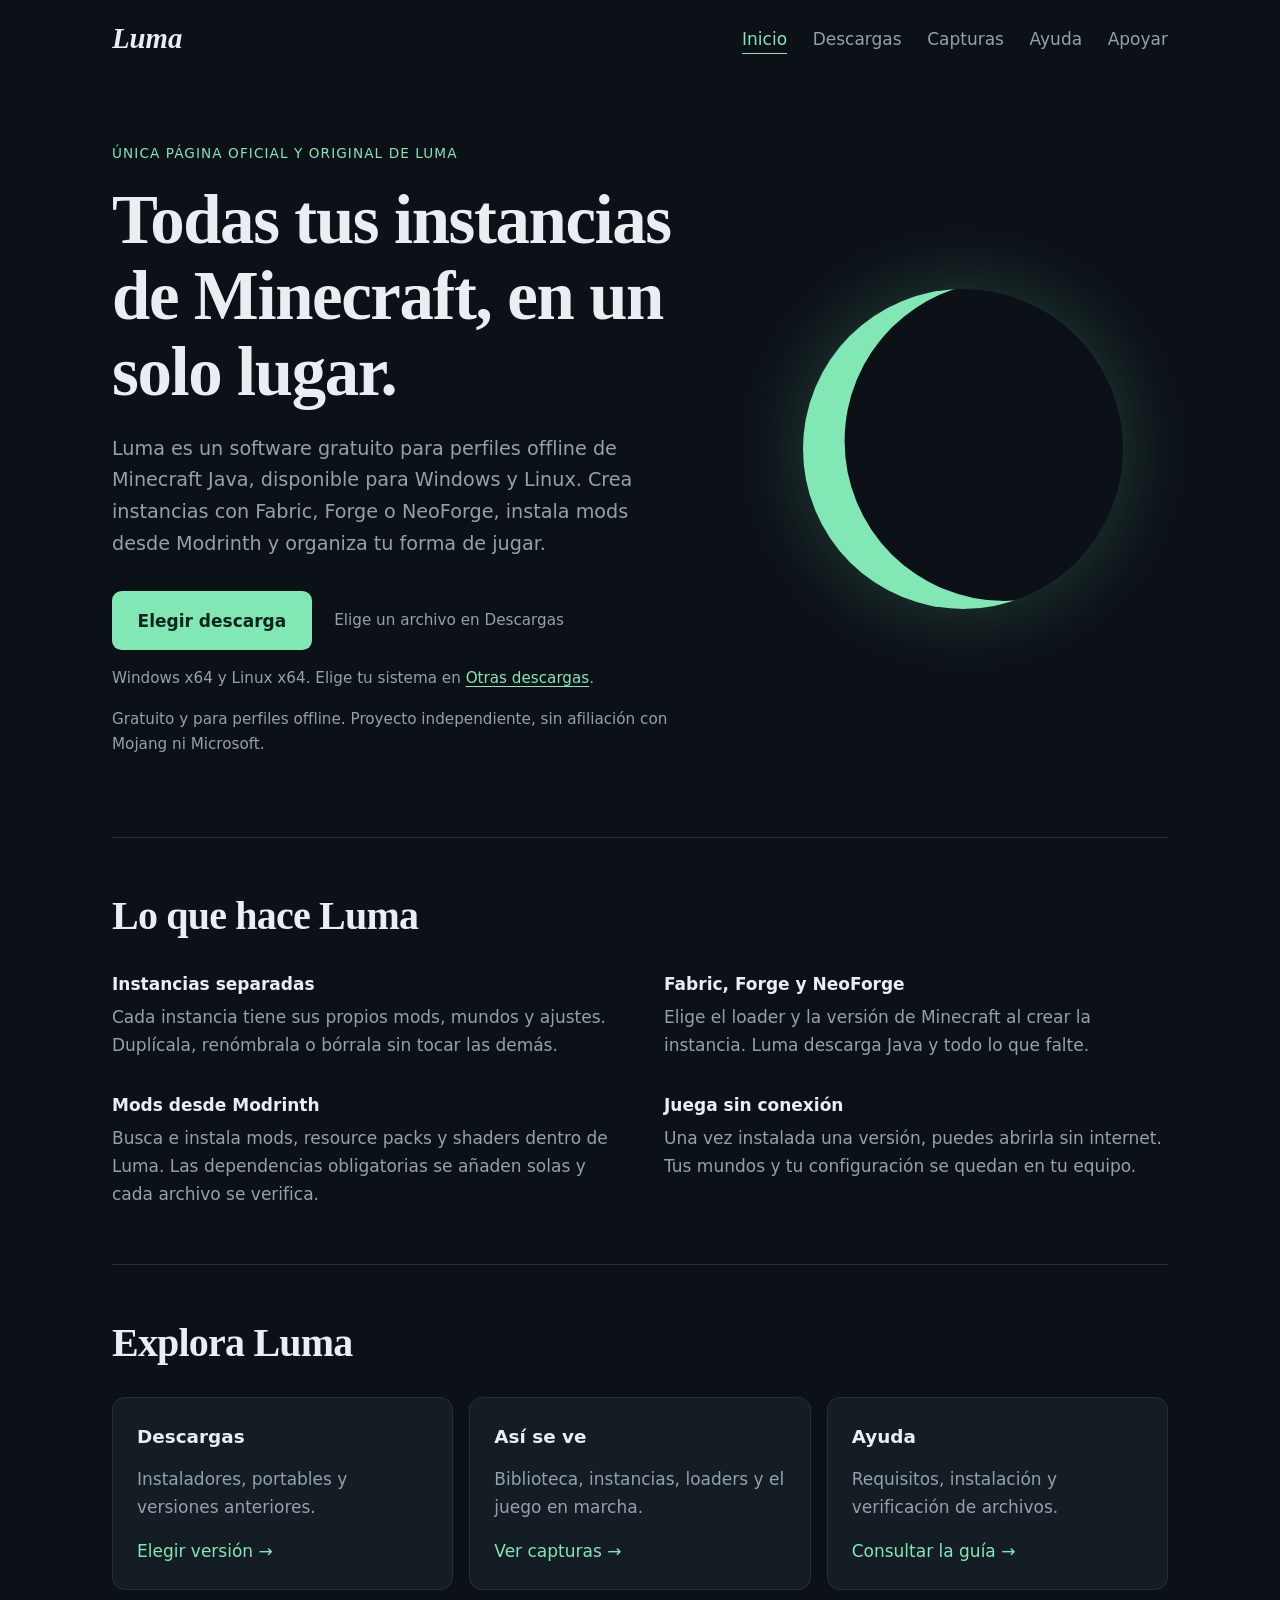
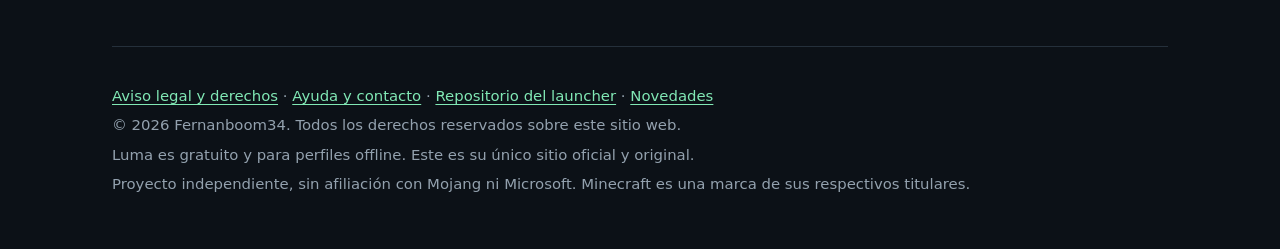
==== commit 7e2ae73a: "Fix cached assets, download fallback and download heading spacing" ====
--- a/index.html
+++ b/index.html
@@ -8,11 +8,10 @@
 <meta name="color-scheme" content="dark">
 <link rel="canonical" href="https://fernanboom34.github.io/">
 <link rel="icon" href="data:image/svg+xml,%3Csvg xmlns='http://www.w3.org/2000/svg' viewBox='0 0 100 100'%3E%3Ctext y='.9em' font-size='90'%3E🌙%3C/text%3E%3C/svg%3E">
-<link rel="stylesheet" href="style.css">
-<script src="app.js" defer></script>
+<link rel="stylesheet" href="style.css?v=4aa726f31f80">
+<script src="app.js?v=5821ca4b508f" defer></script>
 </head>
 <body>
-<a class="skip-link" href="#contenido">Saltar al contenido</a>
 <div class="wrap">
   <header>
     <a class="brand" href="index.html" aria-label="Luma, inicio">Luma</a>
@@ -31,7 +30,7 @@
         <h1>Todas tus instancias de Minecraft, en un solo lugar.</h1>
         <p class="lead">Luma es un software gratuito para perfiles offline de Minecraft Java, disponible para Windows y Linux. Crea instancias con Fabric, Forge o NeoForge, instala mods desde Modrinth y organiza tu forma de jugar.</p>
         <div class="cta">
-          <a class="btn" id="descargar" href="https://github.com/Fernanboom34/Launcher/releases/latest">Elegir descarga</a>
+          <a class="btn" id="descargar" href="descargas.html#descargas">Elegir descarga</a>
           <span class="meta" id="version">Última versión estable</span>
         </div>
         <p class="fine" id="compatibilidad">Windows x64 y Linux x64. Elige tu sistema en <a href="descargas.html">Otras descargas</a>.</p>
--- a/style.css
+++ b/style.css
@@ -74,11 +74,9 @@
 
 /* Navegación compartida del sitio. */
 nav a[aria-current="page"]{color:var(--menta);text-decoration:underline;text-underline-offset:.5rem}
-.skip-link{position:absolute;top:.5rem;left:.5rem;z-index:10;transform:translateY(-200%);background:var(--panel);padding:.75rem 1rem}
-.skip-link:focus{transform:translateY(0)}
 main>section:first-child{border-top:0}
 main>section>h1{margin-bottom:1.8rem}
-.page-cta{margin:1.5rem 0}
+.page-cta{margin:2rem 0 1.5rem}
 .site-cards{display:grid;grid-template-columns:repeat(3,minmax(0,1fr));gap:1rem}
 .site-cards>a{display:block;background:var(--panel);border:1px solid var(--linea);border-radius:.8rem;padding:1.5rem;text-decoration:none}
 .site-cards>a:hover{border-color:var(--menta)}
